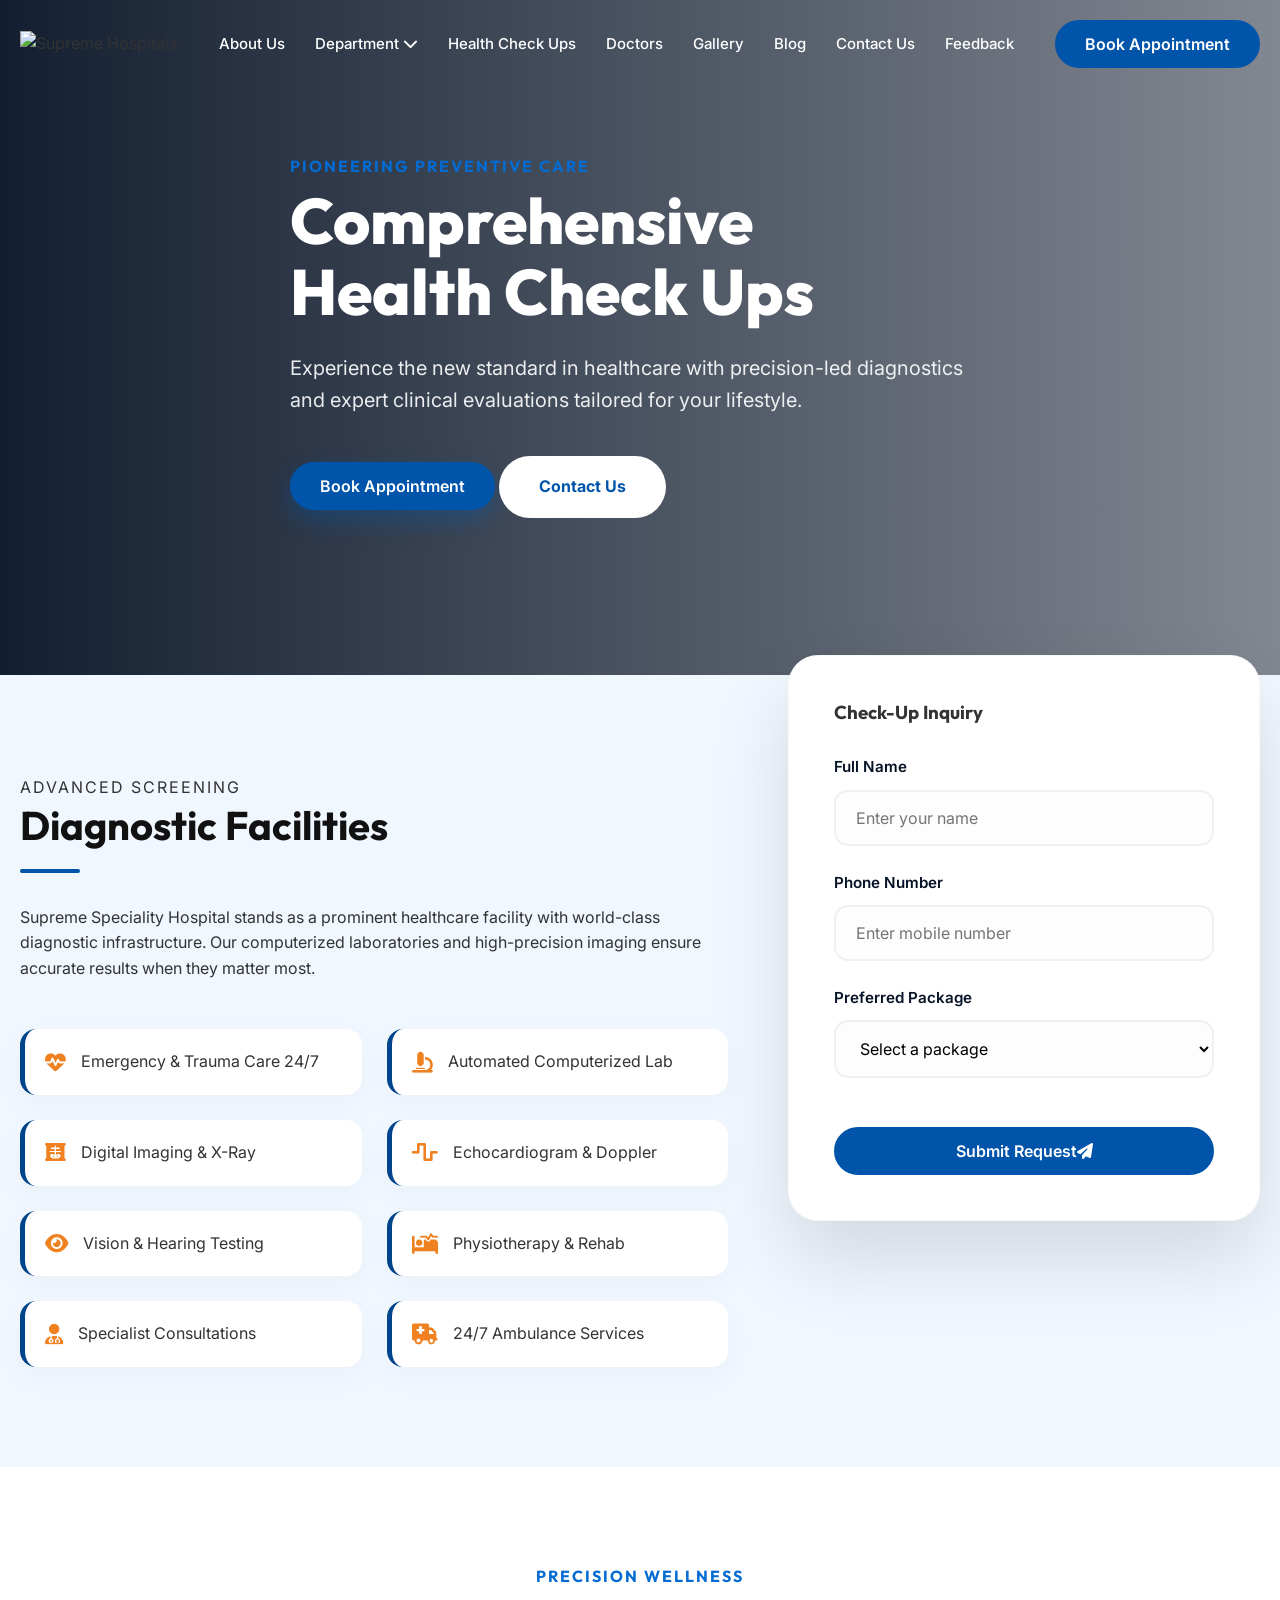
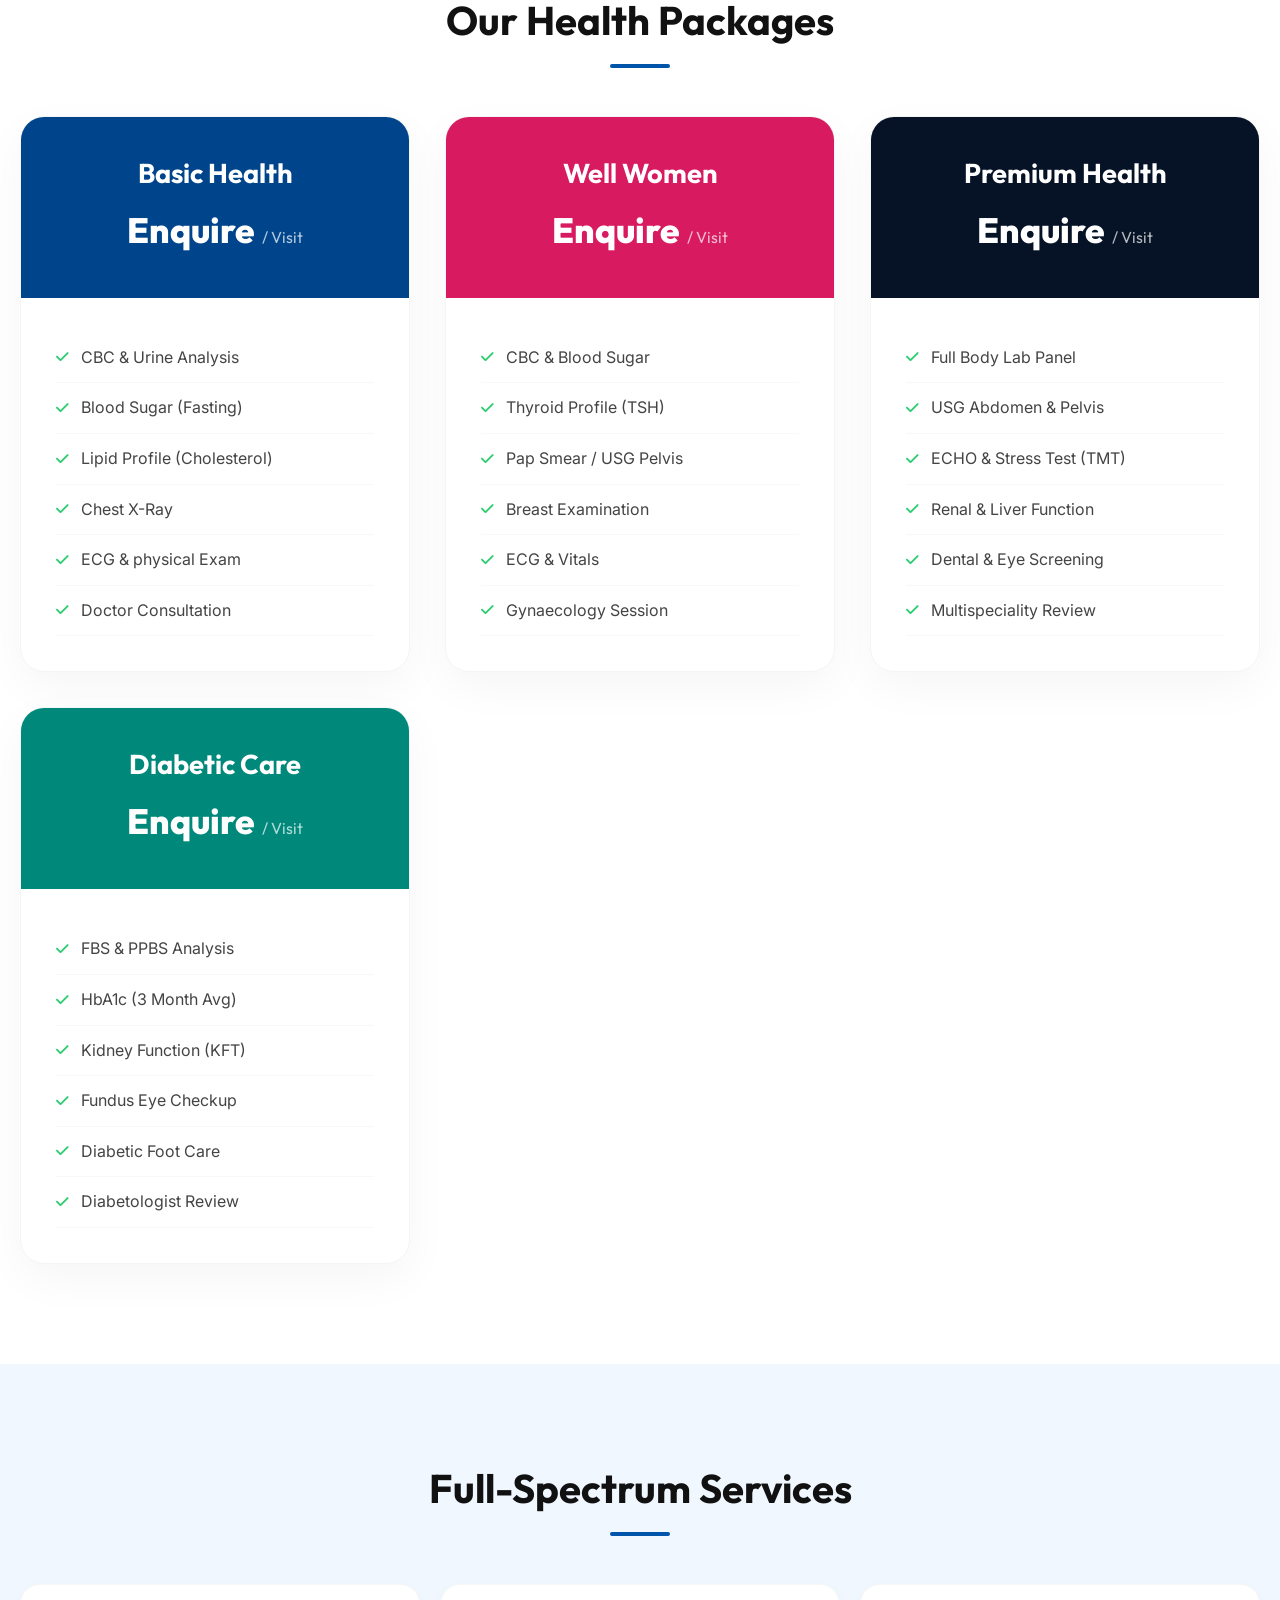
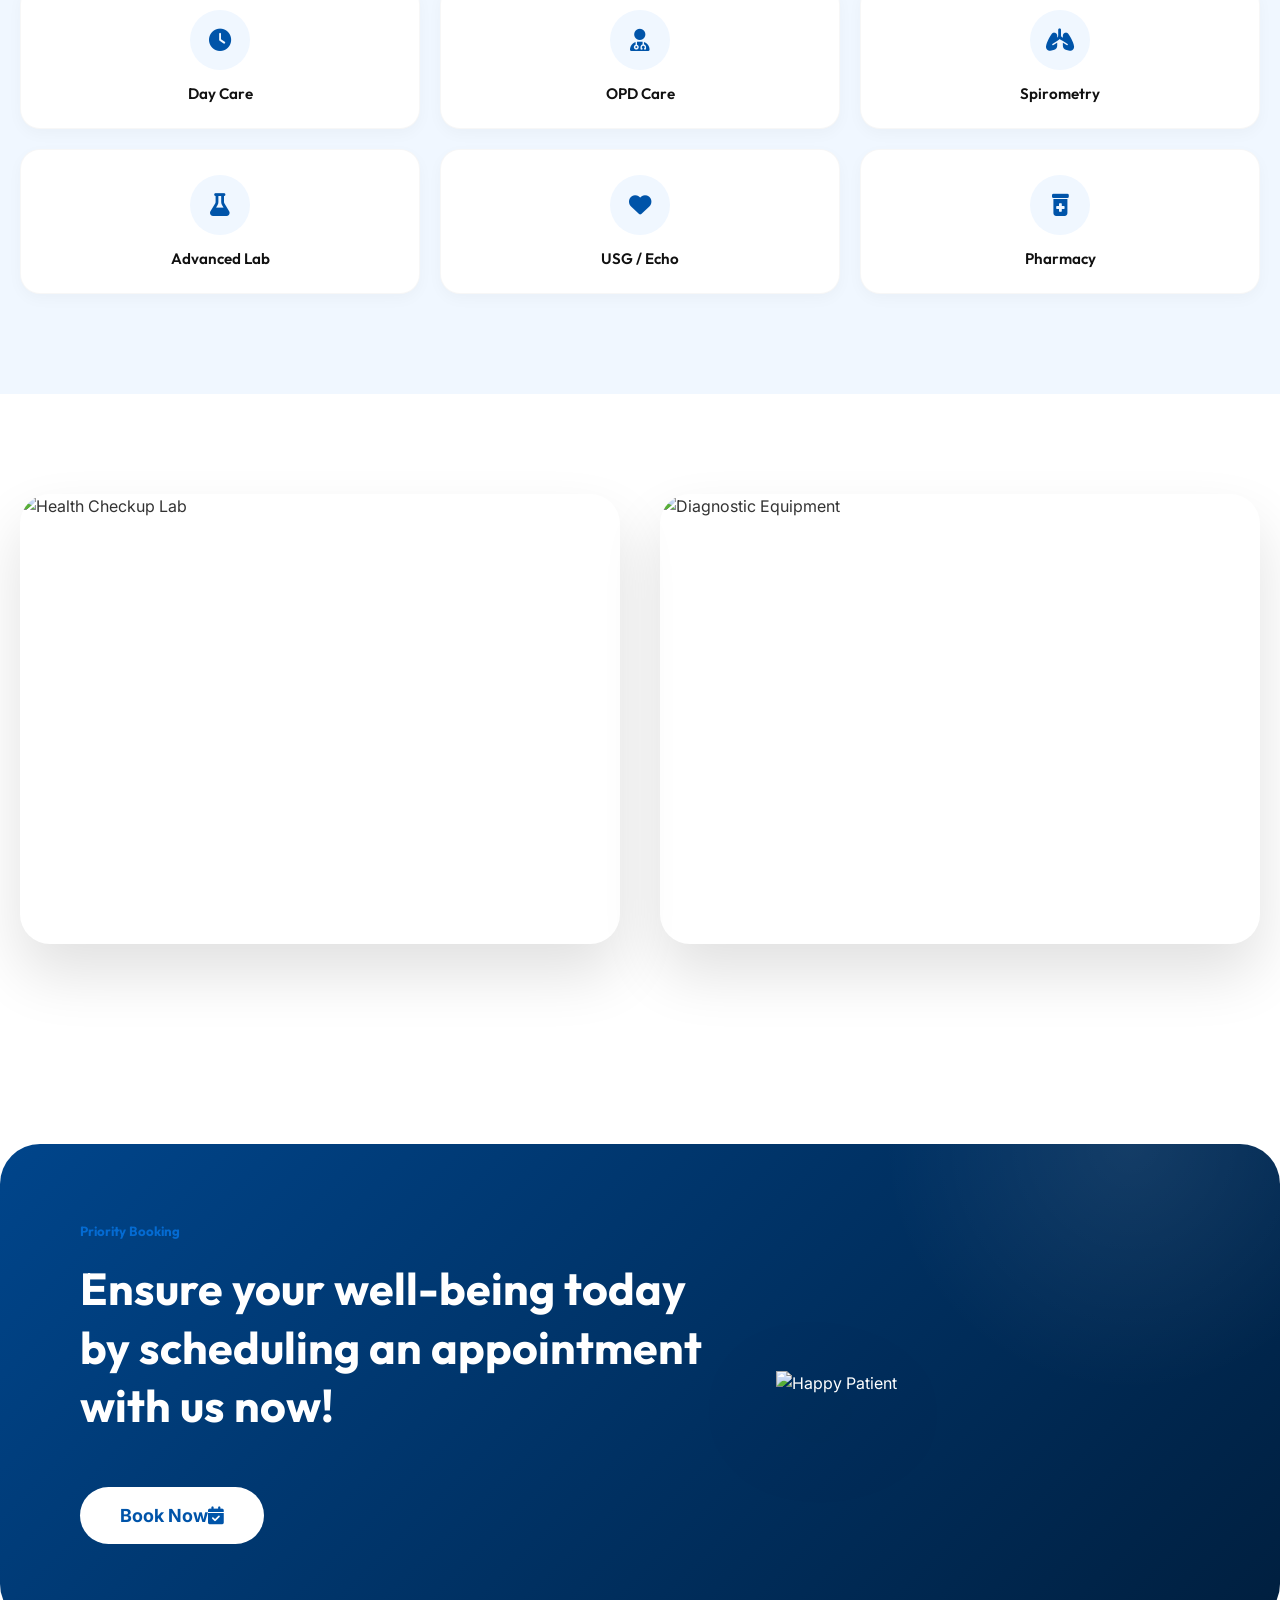
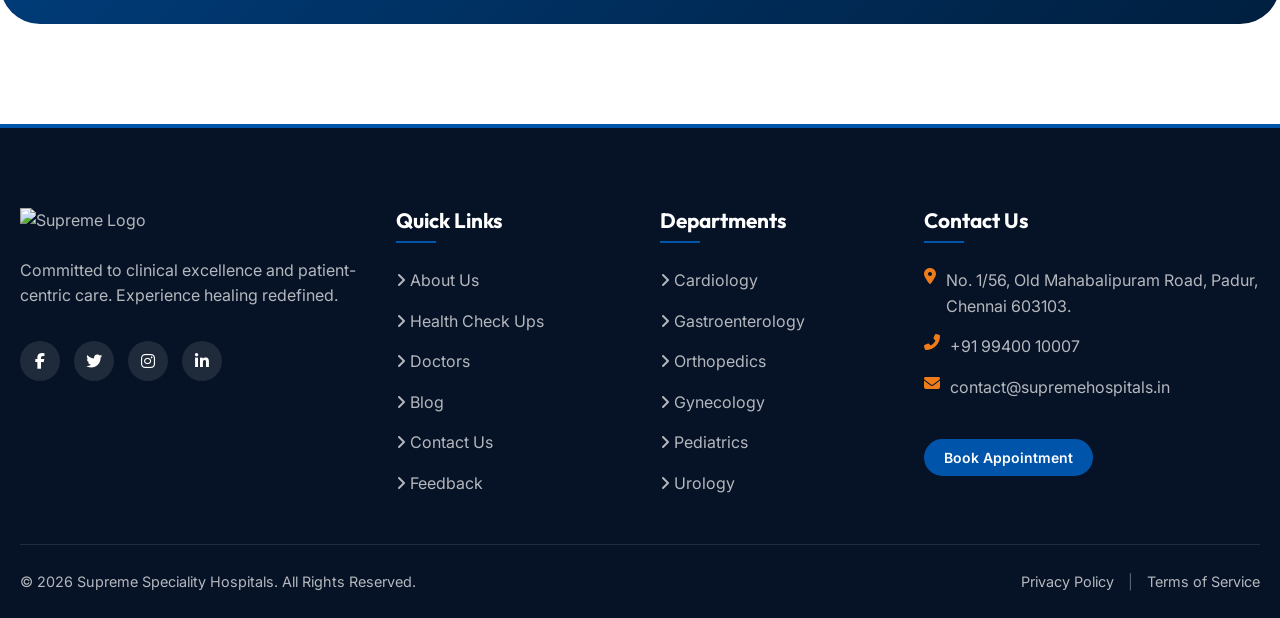
==== health-check-ups.html @ 91fa1a1b "site" ====
<!DOCTYPE html>
<html lang="en">

<head>
    <meta charset="UTF-8">
    <meta name="viewport" content="width=device-width, initial-scale=1.0">
    <title>Premium Health Check-Ups | Supreme Speciality Hospital</title>
    <meta name="description"
        content="Prioritize your health with Supreme Speciality Hospital's premium health check-up packages. Advanced diagnostics for a healthier tomorrow.">

    <!-- Google Fonts -->
    <link rel="preconnect" href="https://fonts.googleapis.com">
    <link rel="preconnect" href="https://fonts.gstatic.com" crossorigin>
    <link
        href="https://fonts.googleapis.com/css2?family=Inter:wght@400;500;600;700&family=Outfit:wght@600;700;800&display=swap"
        rel="stylesheet">

    <!-- Icons -->
    <link rel="stylesheet" href="https://cdnjs.cloudflare.com/ajax/libs/font-awesome/6.6.0/css/all.min.css">

    <!-- Shared Styles -->
    <link rel="stylesheet" href="style.css">
    <link rel="stylesheet" href="header.css">
    <link rel="stylesheet" href="footer.css">
</head>

<body class="hc-page">

    <div id="header-placeholder"></div>

    <main>
        <!-- SECTION 1: PREMIUM HERO -->
        <section class="hc-hero-premium">
            <div class="container">
                <div class="hc-hero-content fade-up active">

                    <h5 class="subtitle text-accent mb-2">Pioneering Preventive Care</h5>
                    <h1 class="reveal-text">Comprehensive <br>Health Check Ups</h1>
                    <p>Experience the new standard in healthcare with precision-led diagnostics and expert clinical
                        evaluations tailored for your lifestyle.</p>
                    <div class="hero-actions stagger-1">
                        <button class="btn btn-primary btn-glow" onclick="openModal()">Book Appointment</button>
                        <a href="#form" class="btn btn-white ml-3">Contact Us</a>
                    </div>
                </div>
            </div>
            <div class="hero-shape-decorator"></div>
        </section>

        <!-- SECTION 2: DIAGNOSTICS & FORM -->
        <section id="form" class="section-padding bg-soft-blue">
            <div class="container">
                <div class="facilities-split">
                    <div class="fade-up">
                        <div class="section-title">
                            <span class="subtitle text-primary">Advanced Screening</span>
                            <h2>Diagnostic Facilities</h2>
                            <div class="title-line"></div>
                        </div>
                        <p class="mt-4 text-muted leading-relaxed">
                            Supreme Speciality Hospital stands as a prominent healthcare facility with world-class
                            diagnostic infrastructure. Our computerized laboratories and high-precision imaging ensure
                            accurate results when they matter most.
                        </p>

                        <div class="facility-list-premium mt-5">
                            <div class="facility-item fade-up">
                                <i class="fas fa-heartbeat"></i>
                                <span>Emergency & Trauma Care 24/7</span>
                            </div>
                            <div class="facility-item fade-up stagger-1">
                                <i class="fas fa-microscope"></i>
                                <span>Automated Computerized Lab</span>
                            </div>
                            <div class="facility-item fade-up stagger-2">
                                <i class="fas fa-x-ray"></i>
                                <span>Digital Imaging & X-Ray</span>
                            </div>
                            <div class="facility-item fade-up stagger-3">
                                <i class="fas fa-wave-square"></i>
                                <span>Echocardiogram & Doppler</span>
                            </div>
                            <div class="facility-item fade-up">
                                <i class="fas fa-eye"></i>
                                <span>Vision & Hearing Testing</span>
                            </div>
                            <div class="facility-item fade-up stagger-1">
                                <i class="fas fa-bed-pulse"></i>
                                <span>Physiotherapy & Rehab</span>
                            </div>
                            <div class="facility-item fade-up stagger-2">
                                <i class="fas fa-user-md"></i>
                                <span>Specialist Consultations</span>
                            </div>
                            <div class="facility-item fade-up stagger-3">
                                <i class="fas fa-ambulance"></i>
                                <span>24/7 Ambulance Services</span>
                            </div>
                        </div>
                    </div>

                    <div class="fade-up stagger-2">
                        <div class="enquiry-card-premium">
                            <h3 class="mb-4">Check-Up Inquiry</h3>
                            <form id="hc-lead-form">
                                <div class="hc-form-group">
                                    <label>Full Name</label>
                                    <input type="text" class="hc-form-control" placeholder="Enter your name" required>
                                </div>
                                <div class="hc-form-group">
                                    <label>Phone Number</label>
                                    <input type="tel" class="hc-form-control" placeholder="Enter mobile number"
                                        required>
                                </div>
                                <div class="hc-form-group">
                                    <label>Preferred Package</label>
                                    <select class="hc-form-control" required>
                                        <option value="" disabled selected>Select a package</option>
                                        <option value="basic">Basic Health Package</option>
                                        <option value="women">Well Women Package</option>
                                        <option value="premium">Premium Health Package</option>
                                        <option value="diabetic">Diabetic Care Package</option>
                                    </select>
                                </div>
                                <button type="submit" class="btn btn-primary full-width mt-3 py-3">Submit Request <i
                                        class="fas fa-paper-plane ml-2"></i></button>
                            </form>
                        </div>
                    </div>
                </div>
            </div>
        </section>

        <!-- SECTION 3: PACKAGE GRID -->
        <section id="packages" class="section-padding">
            <div class="container">
                <div class="section-title text-center fade-up">
                    <h5 class="subtitle text-accent">Precision Wellness</h5>
                    <h2>Our Health Packages</h2>
                    <div class="title-line mx-auto"></div>
                </div>

                <div class="package-card-grid mt-5">
                    <!-- Basic Package -->
                    <div class="package-card fade-up">
                        <div class="package-header">
                            <h3>Basic Health</h3>
                            <div class="package-price">Enquire <span>/ Visit</span></div>
                        </div>
                        <div class="package-body">
                            <ul class="package-list">
                                <li><i class="fas fa-check"></i> CBC & Urine Analysis</li>
                                <li><i class="fas fa-check"></i> Blood Sugar (Fasting)</li>
                                <li><i class="fas fa-check"></i> Lipid Profile (Cholesterol)</li>
                                <li><i class="fas fa-check"></i> Chest X-Ray</li>
                                <li><i class="fas fa-check"></i> ECG & physical Exam</li>
                                <li><i class="fas fa-check"></i> Doctor Consultation</li>
                            </ul>
                        </div>
                    </div>

                    <!-- Women's Package -->
                    <div class="package-card fade-up stagger-1">
                        <div class="package-header women">
                            <h3>Well Women</h3>
                            <div class="package-price">Enquire <span>/ Visit</span></div>
                        </div>
                        <div class="package-body">
                            <ul class="package-list">
                                <li><i class="fas fa-check"></i> CBC & Blood Sugar</li>
                                <li><i class="fas fa-check"></i> Thyroid Profile (TSH)</li>
                                <li><i class="fas fa-check"></i> Pap Smear / USG Pelvis</li>
                                <li><i class="fas fa-check"></i> Breast Examination</li>
                                <li><i class="fas fa-check"></i> ECG & Vitals</li>
                                <li><i class="fas fa-check"></i> Gynaecology Session</li>
                            </ul>
                        </div>
                    </div>

                    <!-- Premium Package -->
                    <div class="package-card fade-up stagger-2">
                        <div class="package-header premium">
                            <h3>Premium Health</h3>
                            <div class="package-price">Enquire <span>/ Visit</span></div>
                        </div>
                        <div class="package-body">
                            <ul class="package-list">
                                <li><i class="fas fa-check"></i> Full Body Lab Panel</li>
                                <li><i class="fas fa-check"></i> USG Abdomen & Pelvis</li>
                                <li><i class="fas fa-check"></i> ECHO & Stress Test (TMT)</li>
                                <li><i class="fas fa-check"></i> Renal & Liver Function</li>
                                <li><i class="fas fa-check"></i> Dental & Eye Screening</li>
                                <li><i class="fas fa-check"></i> Multispeciality Review</li>
                            </ul>
                        </div>
                    </div>

                    <!-- Diabetic Package -->
                    <div class="package-card fade-up stagger-3">
                        <div class="package-header diabetic">
                            <h3>Diabetic Care</h3>
                            <div class="package-price">Enquire <span>/ Visit</span></div>
                        </div>
                        <div class="package-body">
                            <ul class="package-list">
                                <li><i class="fas fa-check"></i> FBS & PPBS Analysis</li>
                                <li><i class="fas fa-check"></i> HbA1c (3 Month Avg)</li>
                                <li><i class="fas fa-check"></i> Kidney Function (KFT)</li>
                                <li><i class="fas fa-check"></i> Fundus Eye Checkup</li>
                                <li><i class="fas fa-check"></i> Diabetic Foot Care</li>
                                <li><i class="fas fa-check"></i> Diabetologist Review</li>
                            </ul>
                        </div>
                    </div>
                </div>
            </div>
        </section>

        <!-- SECTION 4: SERVICE ICON SECTION -->
        <section class="section-padding bg-soft-blue">
            <div class="container">
                <div class="section-title text-center fade-up">
                    <h2>Full-Spectrum Services</h2>
                    <div class="title-line mx-auto"></div>
                </div>
                <div class="service-icon-grid mt-5">
                    <div class="service-icon-card fade-up stagger-1">
                        <div class="icon-box-circle"><i class="fas fa-clock"></i></div>
                        <h5>Day Care</h5>
                    </div>
                    <div class="service-icon-card fade-up stagger-2">
                        <div class="icon-box-circle"><i class="fas fa-user-doctor"></i></div>
                        <h5>OPD Care</h5>
                    </div>
                    <div class="service-icon-card fade-up stagger-3">
                        <div class="icon-box-circle"><i class="fas fa-lungs"></i></div>
                        <h5>Spirometry</h5>
                    </div>
                    <div class="service-icon-card fade-up stagger-4">
                        <div class="icon-box-circle"><i class="fas fa-flask"></i></div>
                        <h5>Advanced Lab</h5>
                    </div>
                    <div class="service-icon-card fade-up stagger-1">
                        <div class="icon-box-circle"><i class="fas fa-heart"></i></div>
                        <h5>USG / Echo</h5>
                    </div>
                    <div class="service-icon-card fade-up stagger-2">
                        <div class="icon-box-circle"><i class="fas fa-prescription-bottle-medical"></i></div>
                        <h5>Pharmacy</h5>
                    </div>
                </div>
            </div>
        </section>

        <!-- SECTION 5: IMAGE SHOWCASE -->
        <section class="section-padding">
            <div class="container">
                <div class="hc-image-grid">
                    <div class="hc-img-item fade-up">
                        <img src="https://supremehospitals.in/wp-content/uploads/2023/09/HealthCheckup1-scaled.jpg"
                            alt="Health Checkup Lab">
                    </div>
                    <div class="hc-img-item fade-up stagger-2">
                        <img src="https://supremehospitals.in/wp-content/uploads/2023/09/HealthCheckup2-scaled.jpg"
                            alt="Diagnostic Equipment">
                    </div>
                </div>
            </div>
        </section>

        <!-- SECTION 6: WELL-BEING CTA -->
        <section class="section-padding container">
            <div class="hc-cta-premium fade-up">
                <div class="cta-decoration"></div>
                <div class="hc-cta-text">
                    <h5 class="text-accent mb-2">Priority Booking</h5>
                    <h2>Ensure your well-being today by scheduling an appointment with us now!</h2>
                    <button class="btn btn-white btn-lg mt-4" onclick="openModal()">Book Now <i
                            class="fas fa-calendar-check ml-2"></i></button>
                </div>
                <div class="hc-cta-img d-none d-lg-block">
                    <img src="https://supremehospitals.in/wp-content/uploads/2023/10/CANVax-Homepage-image.png"
                        alt="Happy Patient">
                </div>
            </div>
        </section>
    </main>

    <div id="footer-placeholder"></div>

    <!-- Scripts -->
    <script src="layout.js"></script>
    <script src="script.js"></script>
</body>

</html>
---- style.css ----
/* 
===============================================
MASTER STYLESHEET
Theme: Supreme Speciality Hospitals Premium
===============================================
*/

:root {
    --primary-blue: #0054A9;
    --secondary-blue: #046BD2;
    --orange: #EE7C1B;
    --orange-red: #EF4924;
    --dark-black: #111111;
    --medical-red: #CD201F;
    --pink-accent: #FF005E;
    --bright-blue: #467FF7;
    --white: #FFFFFF;
    --soft-light: #F8FBFF;
    --text-color: #333333;
    --text-light: #666666;
    --gradient-blue: linear-gradient(135deg, var(--primary-blue), var(--secondary-blue));
    --gradient-orange: linear-gradient(135deg, var(--orange), var(--orange-red));
    --gradient-pink: linear-gradient(135deg, var(--pink-accent), #FF3366);
    --gradient-cyan: linear-gradient(135deg, var(--bright-blue), #00C6FF);
}

/* Base Reset */
* {
    margin: 0;
    padding: 0;
    box-sizing: border-box;
}

html {
    scroll-behavior: smooth;
    overflow-x: hidden;
}

body {
    font-family: 'Inter', sans-serif;
    color: var(--text-color);
    line-height: 1.6;
    background-color: var(--white);
    overflow-x: hidden;
}

h1,
h2,
h3,
h4,
h5,
h6 {
    font-family: 'Outfit', sans-serif;
    font-weight: 700;
    line-height: 1.2;
    margin-bottom: 0.5rem;
}

a {
    text-decoration: none;
    color: inherit;
    transition: 0.3s;
}

ul {
    list-style: none;
}

button {
    cursor: pointer;
    border: none;
    outline: none;
    background: transparent;
    font-family: 'Inter', sans-serif;
}

/* Utility Classes */
.container {
    max-width: 1280px;
    margin: 0 auto;
    padding: 0 20px;
    position: relative;
}

.section-padding {
    padding: 100px 0;
}

.bg-soft {
    background-color: var(--soft-light);
}

.bg-dark {
    background-color: var(--dark-black);
}

.text-center {
    text-align: center;
}

.mt-2 {
    margin-top: 1rem;
}

.mt-3 {
    margin-top: 1.5rem;
}

.mt-4 {
    margin-top: 2rem;
}

.mt-5 {
    margin-top: 3rem;
}

.mb-2 {
    margin-bottom: 1rem;
}

.mb-3 {
    margin-bottom: 1.5rem;
}

.mb-4 {
    margin-bottom: 2rem;
}

.mx-auto {
    margin-left: auto;
    margin-right: auto;
}

.d-flex {
    display: flex;
}

.justify-between {
    justify-content: space-between;
}

.align-center {
    align-items: center;
}

.flex-align {
    display: flex;
    align-items: center;
    gap: 1rem;
}

/* Colors Utility */
.text-blue {
    color: var(--primary-blue);
}

.text-orange {
    color: var(--orange);
}

.text-red {
    color: var(--medical-red);
}

.text-pink {
    color: var(--pink-accent);
}

.text-cyan {
    color: var(--bright-blue);
}

.text-accent {
    color: var(--secondary-blue);
}

.text-white {
    color: var(--white);
}

.bg-gradient-blue {
    background: var(--gradient-blue);
    color: #fff;
}

.bg-gradient-orange {
    background: var(--gradient-orange);
    color: #fff;
}

.bg-gradient-pink {
    background: var(--gradient-pink);
    color: #fff;
}

.bg-gradient-cyan {
    background: var(--gradient-cyan);
    color: #fff;
}

.bg-gradient-blue-dark {
    background: linear-gradient(135deg, #0A192F, var(--primary-blue));
    color: #fff;
}

/* Buttons */
.btn {
    display: inline-flex;
    align-items: center;
    justify-content: center;
    padding: 12px 28px;
    border-radius: 50px;
    font-weight: 600;
    transition: all 0.4s ease;
    font-size: 1rem;
    position: relative;
    overflow: hidden;
    z-index: 1;
}

.btn-primary {
    background: var(--primary-blue);
    color: var(--white);
    border: 2px solid var(--primary-blue);
}

.btn-primary:hover {
    background: transparent;
    color: var(--primary-blue);
}

.btn-glow {
    box-shadow: 0 10px 25px rgba(0, 84, 169, 0.4);
}

.btn-glow:hover {
    box-shadow: 0 15px 35px rgba(0, 84, 169, 0.6);
    transform: translateY(-2px);
}

.btn-glow-white {
    box-shadow: 0 10px 25px rgba(255, 255, 255, 0.4);
}

.btn-glass {
    background: rgba(255, 255, 255, 0.1);
    backdrop-filter: blur(10px);
    border: 1px solid rgba(255, 255, 255, 0.5);
    color: var(--white);
}

.btn-glass:hover {
    background: var(--white);
    color: var(--primary-blue);
}

.btn-white {
    background: var(--white);
    color: var(--medical-red);
}

.btn-white:hover {
    background: var(--dark-black);
    color: var(--white);
}

.btn-sm {
    padding: 8px 18px;
    font-size: 0.875rem;
}

.btn-lg {
    padding: 15px 40px;
    font-size: 1.125rem;
}

.btn-outline-white {
    border: 1px solid #fff;
    color: #fff;
}

.btn-outline-white:hover {
    background: #fff;
    color: var(--primary-blue);
}

.full-width {
    width: 100%;
}

/* Glassmorphism */
.glass-card {
    background: rgba(255, 255, 255, 0.7);
    backdrop-filter: blur(15px);
    -webkit-backdrop-filter: blur(15px);
    border: 1px solid rgba(255, 255, 255, 0.3);
    border-radius: 16px;
}

.dark-shadow {
    box-shadow: 0 15px 35px rgba(0, 0, 0, 0.05);
}

/* Section Title */
.subtitle {
    font-size: 1rem;
    text-transform: uppercase;
    letter-spacing: 2px;
    margin-bottom: 10px;
}

.section-title h2 {
    font-size: 2.5rem;
    color: var(--dark-black);
    margin-bottom: 20px;
}

.section-title.light-title h2 {
    color: var(--white);
}

.title-line {
    height: 4px;
    width: 60px;
    background: var(--primary-blue);
    border-radius: 2px;
    margin-top: 10px;
}

.section-desc {
    font-size: 1.1rem;
    color: var(--text-light);
    max-width: 700px;
}


/* Header CSS moved to layout/header.css */


/* ================= HERO SECTION ================= */
.hero-section {
    position: relative;
    height: 100vh;
    min-height: 600px;
    display: flex;
    align-items: center;
    color: var(--white);
    overflow: hidden;
    background-color: #08102B;
    /* Dark background to complement the floating video */
}

.hero-video-wrapper {
    position: absolute;
    top: 110px;
    /* Increased top spacing to give the video more breathing room from the header */
    left: 25px;
    right: 25px;
    bottom: 25px;
    border-radius: 30px;
    overflow: hidden;
    z-index: 1;
    box-shadow: 0 20px 50px rgba(0, 0, 0, 0.3);
}

.hero-video {
    width: 100%;
    height: 100%;
    object-fit: cover;
    object-position: center 15%;
}

.hero-overlay {
    position: absolute;
    inset: 0;
    background: linear-gradient(90deg, rgba(8, 16, 43, 0.8) 0%, rgba(8, 16, 43, 0.4) 50%, rgba(8, 16, 43, 0.2) 100%);
    z-index: 2;
}

.hero-content {
    width: 100%;
    position: relative;
    z-index: 2;
    padding-top: 80px;
}

.hero-content h1 {
    font-size: 4.5rem;
    font-weight: 800;
    margin-bottom: 20px;
    line-height: 1.1;
}

.gradient-text {
    background: linear-gradient(to right, #467FF7, #00C6FF);
    -webkit-background-clip: text;
    background-clip: text;
    -webkit-text-fill-color: transparent;
}

.hero-subtext {
    font-size: 1.25rem;
    max-width: 600px;
    margin-bottom: 40px;
    opacity: 0.9;
}

.hero-buttons {
    display: flex;
    gap: 20px;
}

.hero-badges {
    position: absolute;
    bottom: 50px;
    right: 50px;
    display: flex;
    flex-direction: column;
    gap: 15px;
    z-index: 5;
}

.badge-item {
    display: flex;
    align-items: center;
    gap: 15px;
    padding: 15px 25px;
    background: rgba(255, 255, 255, 0.1);
    border: 1px solid rgba(255, 255, 255, 0.2);
    border-radius: 12px;
    font-weight: 600;
    backdrop-filter: blur(10px);
}

.badge-item i {
    font-size: 1.5rem;
}

.scroll-indicator {
    position: absolute;
    bottom: 30px;
    left: 50%;
    transform: translateX(-50%);
    z-index: 5;
}

.mouse {
    width: 30px;
    height: 50px;
    border: 2px solid var(--white);
    border-radius: 20px;
    display: flex;
    justify-content: center;
    padding-top: 8px;
}

.wheel {
    width: 4px;
    height: 8px;
    background: var(--white);
    border-radius: 2px;
    animation: scroll 1.5s infinite;
}

@keyframes scroll {
    0% {
        transform: translateY(0);
        opacity: 1;
    }

    100% {
        transform: translateY(15px);
        opacity: 0;
    }
}


/* ================= HERO SHOWCASE ================= */
.hero-showcase {
    background: var(--white);
    padding: 60px 0;
}

.showcase-grid {
    display: grid;
    grid-template-columns: repeat(2, 1fr);
    gap: 30px;
}

@media (max-width: 768px) {
    .showcase-grid {
        grid-template-columns: 1fr;
    }
}

.img-fluid {
    width: 100%;
    height: auto;
    display: block;
}

.rounded-20 {
    border-radius: 20px;
}

/* ================= EXPERTISE (FLIP CARDS) ================= */
.flip-grid {
    display: grid;
    grid-template-columns: repeat(auto-fit, minmax(280px, 1fr));
    gap: 30px;
}

.flip-card {
    background-color: transparent;
    height: 320px;
    perspective: 1000px;
}

.flip-card-inner {
    position: relative;
    width: 100%;
    height: 100%;
    text-align: center;
    transition: transform 0.8s cubic-bezier(0.175, 0.885, 0.32, 1.275);
    transform-style: preserve-3d;
    border-radius: 20px;
    box-shadow: 0 10px 20px rgba(0, 0, 0, 0.05);
}

.flip-card:hover .flip-card-inner {
    transform: rotateY(180deg) translateY(-10px);
    box-shadow: 0 25px 40px rgba(0, 0, 0, 0.15);
}

.flip-card-front,
.flip-card-back {
    position: absolute;
    width: 100%;
    height: 100%;
    -webkit-backface-visibility: hidden;
    backface-visibility: hidden;
    border-radius: 20px;
    display: flex;
    flex-direction: column;
    align-items: center;
    justify-content: center;
    padding: 30px;
}

.flip-card-front {
    z-index: 2;
}

.flip-card-front i {
    margin-bottom: 20px;
    filter: drop-shadow(0 5px 15px rgba(0, 0, 0, 0.2));
}

.flip-card-back {
    transform: rotateY(180deg);
    background-size: cover;
    background-position: center;
    position: relative;
    overflow: hidden;
}

.back-overlay {
    position: absolute;
    inset: 0;
    background: rgba(17, 17, 17, 0.8);
    transition: 0.3s;
}

.back-content {
    position: relative;
    z-index: 2;
    color: var(--white);
}

.back-content h3 {
    margin-bottom: 10px;
}

.back-content p {
    font-size: 0.9rem;
    margin-bottom: 20px;
    opacity: 0.9;
}


/* ================= DOCTORS GRID & CAROUSEL ================= */
.doctors-grid {
    display: grid;
    grid-template-columns: repeat(3, 1fr);
    gap: 30px;
}

@media (max-width: 1024px) {
    .doctors-grid {
        grid-template-columns: repeat(2, 1fr);
    }
}

@media (max-width: 768px) {
    .doctors-grid {
        grid-template-columns: 1fr;
    }
}

.swiper-doctors .swiper-slide {
    height: auto;
    display: flex;
}

.doctor-card {
    background: var(--white);
    border-radius: 20px;
    padding: 0;
    /* Changed to 0 to manage internal padding via doc-info */
    box-shadow: 0 10px 30px rgba(0, 0, 0, 0.05);
    border: 1px solid rgba(0, 0, 0, 0.05);
    border-bottom: 4px solid var(--primary-blue);
    transition: all 0.4s ease;
    cursor: pointer;
    text-align: center;
    width: 100%;
    display: flex;
    flex-direction: column;
}

.doctor-card:hover {
    transform: translateY(-8px);
    box-shadow: 0 20px 40px rgba(0, 0, 0, 0.1);
    border-bottom-color: var(--orange);
}

.doc-info {
    padding: 30px 25px;
    display: flex;
    flex-direction: column;
    flex: 1;
    text-align: left;
}

.doctor-card h4 {
    font-size: 1.25rem;
    color: var(--dark-black);
    margin-bottom: 8px;
    font-family: 'Outfit', sans-serif;
}

.doctor-card .doc-spec {
    font-weight: 600;
    font-size: 0.95rem;
    text-transform: uppercase;
    letter-spacing: 1px;
    display: inline-block;
    padding: 6px 12px;
    background: rgba(0, 84, 169, 0.05);
    border-radius: 50px;
    color: var(--primary-blue);
    margin-bottom: 15px;
    align-self: flex-start;
}

.doctor-card p {
    font-size: 0.9rem;
    color: var(--text-light);
    line-height: 1.5;
    margin-bottom: 20px;
}

.doctor-card .btn {
    margin-top: auto;
}

.swiper-doctors .swiper-wrapper {
    transition-timing-function: linear !important;
}



/* ================= SERVICES HIGHLIGHT ================= */
.services-highlight {
    position: relative;
    overflow: hidden;
}

.background-curves {
    position: absolute;
    top: 0;
    left: 0;
    width: 100%;
    height: 100%;
    background: radial-gradient(circle at 10% 20%, rgba(4, 107, 210, 0.1) 0%, transparent 40%),
        radial-gradient(circle at 90% 80%, rgba(238, 124, 27, 0.1) 0%, transparent 40%);
    z-index: 1;
}

.services-grid {
    display: grid;
    grid-template-columns: repeat(3, 1fr);
    gap: 30px;
}

.service-glow-card {
    background: rgba(255, 255, 255, 0.03);
    border: 1px solid rgba(255, 255, 255, 0.1);
    border-radius: 20px;
    padding: 40px 30px;
    transition: all 0.4s ease;
    position: relative;
}

.service-glow-card::before {
    content: '';
    position: absolute;
    inset: 0;
    border-radius: 20px;
    padding: 2px;
    background: linear-gradient(135deg, rgba(255, 255, 255, 0.1), rgba(255, 255, 255, 0.01));
    -webkit-mask: linear-gradient(#fff 0 0) content-box, linear-gradient(#fff 0 0);
    mask: linear-gradient(#fff 0 0) content-box, linear-gradient(#fff 0 0);
    -webkit-mask-composite: xor;
    mask-composite: exclude;
    mask-composite: exclude;
    transition: 0.4s;
}

.service-glow-card:hover {
    transform: translateY(-10px);
    background: rgba(255, 255, 255, 0.05);
}

.service-glow-card:hover::before {
    background: linear-gradient(135deg, var(--bright-blue), transparent);
}

.highlight-card:hover::before {
    background: linear-gradient(135deg, var(--medical-red), transparent);
}

.uniform-icon {
    width: 80px;
    height: 80px;
    border-radius: 50%;
    background: linear-gradient(135deg, var(--primary-blue), var(--secondary-blue));
    color: var(--white);
    display: flex;
    align-items: center;
    justify-content: center;
    margin-bottom: 25px;
    box-shadow: 0 10px 20px rgba(0, 84, 169, 0.3);
    transition: all 0.4s ease;
}

.service-glow-card:hover .uniform-icon {
    transform: scale(1.1) rotate(5deg);
    box-shadow: 0 15px 30px rgba(0, 84, 169, 0.5);
}

.card-content h3 {
    font-size: 1.5rem;
    margin-bottom: 15px;
}

.card-content p {
    color: #A0AABF;
    margin-bottom: 20px;
}

.link-arrow {
    display: inline-flex;
    align-items: center;
    gap: 8px;
    font-weight: 600;
    text-transform: uppercase;
    font-size: 0.85rem;
    letter-spacing: 1px;
}

.link-arrow i {
    transition: 0.3s;
}

.link-arrow:hover i {
    transform: translateX(5px);
}


/* ================= ELEVATING HEALING SPLIT ================= */
.split-layout {
    display: grid;
    grid-template-columns: 1fr 1fr;
    gap: 60px;
    align-items: center;
}

.img-wrapper {
    position: relative;
    border-radius: 20px;
    overflow: hidden;
}

.img-wrapper img {
    width: 100%;
    border-radius: 20px;
    display: block;
}

.dec-border::after {
    content: '';
    position: absolute;
    top: -15px;
    left: -15px;
    width: 100%;
    height: 100%;
    border: 3px solid var(--primary-blue);
    border-radius: 20px;
    z-index: -1;
}

.experience-badge {
    position: absolute;
    bottom: 30px;
    right: -30px;
    background: var(--white);
    padding: 20px 30px;
    border-radius: 16px;
    box-shadow: 0 20px 40px rgba(0, 0, 0, 0.1);
    text-align: center;
    border-left: 5px solid var(--orange);
}

.experience-badge h3 {
    font-size: 2.5rem;
    color: var(--primary-blue);
    margin: 0;
}

.experience-badge span {
    font-weight: 600;
    color: var(--text-light);
}

.feature-list li {
    display: flex;
    gap: 15px;
    align-items: center;
    font-size: 1.1rem;
    margin-bottom: 15px;
    font-weight: 500;
}

.feature-list i {
    font-size: 1.2rem;
}

.emergency-highlight-box {
    display: flex;
    align-items: center;
    gap: 20px;
    padding: 20px;
    border-radius: 12px;
    background: rgba(205, 32, 31, 0.05);
    border: 1px solid rgba(205, 32, 31, 0.2);
}

.emergency-highlight-box .icon {
    width: 60px;
    height: 60px;
    border-radius: 50%;
    background: var(--medical-red);
    color: white;
    display: flex;
    justify-content: center;
    align-items: center;
    font-size: 1.5rem;
}


/* ================= WELLNESS PROGRAMS (MODERN GRID) ================= */
.wellness-section {
    position: relative;
    padding: 120px 0;
    background: var(--soft-light);
}

.wellness-grid {
    display: grid;
    grid-template-columns: repeat(auto-fit, minmax(280px, 1fr));
    gap: 30px;
}

.wellness-card {
    background: var(--white);
    padding: 45px 35px;
    border-radius: 24px;
    box-shadow: 0 15px 45px rgba(0, 0, 0, 0.05);
    position: relative;
    overflow: hidden;
    transition: all 0.5s cubic-bezier(0.165, 0.84, 0.44, 1);
    z-index: 1;
    border: 1px solid rgba(0, 0, 0, 0.03);
}

.wellness-card::before {
    content: '';
    position: absolute;
    inset: 0;
    background: rgba(255, 255, 255, 0.7);
    backdrop-filter: blur(10px);
    -webkit-backdrop-filter: blur(10px);
    z-index: -1;
    opacity: 0;
    transition: opacity 0.4s;
}

.wellness-card:hover {
    transform: translateY(-15px);
    box-shadow: 0 30px 60px rgba(0, 0, 0, 0.1);
}

.wellness-card:hover::before {
    opacity: 1;
}

.card-bg-icon {
    position: absolute;
    top: -20px;
    right: -20px;
    font-size: 8rem;
    opacity: 0.03;
    transform: rotate(-15deg);
    transition: all 0.6s ease;
    z-index: -2;
    color: var(--dark-black);
}

.wellness-card:hover .card-bg-icon {
    transform: rotate(0) scale(1.1);
    opacity: 0.06;
}

.card-icon-box {
    width: 70px;
    height: 70px;
    border-radius: 18px;
    display: flex;
    align-items: center;
    justify-content: center;
    font-size: 1.8rem;
    margin-bottom: 25px;
    transition: all 0.4s ease;
}

.wellness-card h4 {
    font-size: 1.4rem;
    color: var(--dark-black);
    margin-bottom: 15px;
    font-family: 'Outfit', sans-serif;
}

.wellness-card p {
    font-size: 0.95rem;
    color: var(--text-light);
    line-height: 1.6;
}

.card-accent-line {
    position: absolute;
    bottom: 0;
    left: 0;
    width: 0;
    height: 4px;
    transition: width 0.4s ease;
}

.wellness-card:hover .card-accent-line {
    width: 100%;
}

/* Card Themes */
.card-blue .card-icon-box {
    background: rgba(0, 84, 169, 0.1);
    color: var(--primary-blue);
}

.card-blue .card-accent-line {
    background: var(--primary-blue);
}

.card-orange .card-icon-box {
    background: rgba(238, 124, 27, 0.1);
    color: var(--orange);
}

.card-orange .card-accent-line {
    background: var(--orange);
}

.card-green .card-icon-box {
    background: rgba(46, 213, 115, 0.1);
    color: #2ed573;
}

.card-green .card-accent-line {
    background: #2ed573;
}

.card-pink .card-icon-box {
    background: rgba(255, 0, 94, 0.1);
    color: var(--pink-accent);
}

.card-pink .card-accent-line {
    background: var(--pink-accent);
}

@media (max-width: 1200px) {
    .wellness-grid {
        grid-template-columns: repeat(2, 1fr);
    }
}

@media (max-width: 600px) {
    .wellness-grid {
        grid-template-columns: 1fr;
    }

    .wellness-card {
        padding: 35px 25px;
    }
}



/* ================= WHY CHOOSE US ================= */
.benefits-grid {
    display: grid;
    grid-template-columns: repeat(3, 1fr);
    gap: 30px;
}

.benefit-card {
    background: var(--white);
    padding: 40px 30px;
    border-radius: 16px;
    text-align: center;
    box-shadow: 0 10px 30px rgba(0, 0, 0, 0.05);
    border-bottom: 4px solid transparent;
    transition: 0.4s;
}

.benefit-card:hover {
    transform: translateY(-10px);
    border-bottom-color: var(--primary-blue);
    box-shadow: 0 15px 40px rgba(0, 0, 0, 0.1);
}

.benefit-card i {
    margin-bottom: 20px;
    transition: 0.4s;
}

.benefit-card:hover i {
    transform: scale(1.1);
}

.benefit-card h4 {
    font-size: 1.4rem;
    margin-bottom: 10px;
}


/* ================= EMERGENCY BANNER ================= */
.emergency-banner {
    background: var(--gradient-orange);
    padding: 60px 0;
    position: relative;
    overflow: hidden;
}

.emergency-banner::after {
    content: '';
    position: absolute;
    top: 0;
    right: 0;
    width: 50%;
    height: 100%;
    background: repeating-linear-gradient(45deg, transparent, transparent 20px, rgba(255, 255, 255, 0.05) 20px, rgba(255, 255, 255, 0.05) 40px);
}


/* ================= TESTIMONIALS ================= */
.testimonial-video-grid {
    display: grid;
    grid-template-columns: repeat(2, 1fr);
    gap: 40px;
}

.video-card {
    transition: 0.3s;
    background: var(--white);
}

.video-card:hover {
    transform: translateY(-10px);
}

.video-wrapper iframe {
    border-radius: 16px 16px 0 0;
}


/* ================= FAQ ACCORDION ================= */
.max-w-800 {
    max-width: 800px;
}

.accordion-item {
    background: var(--white);
    border: 1px solid #E5E7EB;
    border-radius: 12px;
    margin-bottom: 15px;
    overflow: hidden;
    transition: 0.3s;
}

.accordion-header {
    width: 100%;
    text-align: left;
    padding: 20px 25px;
    font-size: 1.1rem;
    font-weight: 600;
    font-family: 'Outfit', sans-serif;
    color: var(--dark-black);
    display: flex;
    justify-content: space-between;
    align-items: center;
}

.accordion-header i {
    transition: 0.3s;
    color: var(--primary-blue);
}

.accordion-header.active i {
    transform: rotate(45deg);
    color: var(--orange);
}

.accordion-content {
    max-height: 0;
    overflow: hidden;
    transition: max-height 0.3s ease-out;
    background: var(--soft-light);
}

.accordion-content p {
    padding: 0 25px 20px 25px;
    margin: 0;
}


/* ================= CONTACT SECTION ================= */
.contact-grid {
    display: grid;
    grid-template-columns: 1fr 1.2fr;
    gap: 50px;
}

.info-block {
    display: flex;
    gap: 20px;
    padding: 25px;
    border-radius: 12px;
    align-items: center;
}

.icon-box {
    width: 60px;
    height: 60px;
    border-radius: 50%;
    display: flex;
    justify-content: center;
    align-items: center;
    color: white;
    font-size: 1.5rem;
    flex-shrink: 0;
}

.info-block h5 {
    margin-bottom: 5px;
    font-size: 1.2rem;
}

.premium-form {
    background: var(--white);
    padding: 40px;
    border-radius: 16px;
}

.form-row {
    display: flex;
    gap: 20px;
    margin-bottom: 20px;
}

.premium-form input,
.premium-form textarea {
    width: 100%;
    padding: 15px 20px;
    border: 1px solid #E5E7EB;
    border-radius: 8px;
    font-family: inherit;
    font-size: 1rem;
    transition: 0.3s;
    background: var(--soft-light);
}

.premium-form textarea {
    margin-top: 20px;
    resize: vertical;
}

.premium-form input:focus,
.premium-form textarea:focus {
    border-color: var(--primary-blue);
    background: var(--white);
    outline: none;
    box-shadow: 0 0 0 4px rgba(0, 84, 169, 0.1);
}

.box-shadow {
    box-shadow: 0 20px 50px rgba(0, 0, 0, 0.08);
}

.border-radius {
    border-radius: 20px;
}


/* FOOTER CSS moved to layout/footer.css */

/* ================= FIXED FLOATING CTA & GLOBAL MODAL ================= */
.floating-cta {
    position: fixed;
    bottom: 30px;
    right: 30px;
    z-index: 99;
    background: var(--primary-blue);
    color: white;
    padding: 15px 30px;
    border-radius: 50px;
    font-weight: 600;
    font-size: 1.1rem;
    box-shadow: 0 10px 25px rgba(0, 84, 169, 0.4);
    display: flex;
    align-items: center;
    gap: 10px;
    transition: 0.3s;
    overflow: visible;
}

.floating-cta:hover {
    background: var(--secondary-blue);
    transform: translateY(-5px);
    box-shadow: 0 15px 35px rgba(0, 84, 169, 0.6);
}

.modal-overlay {
    position: fixed;
    top: 0;
    left: 0;
    width: 100%;
    height: 100%;
    background: rgba(6, 17, 33, 0.85);
    backdrop-filter: blur(10px);
    -webkit-backdrop-filter: blur(10px);
    z-index: 10000;
    display: flex;
    justify-content: center;
    align-items: center;
    opacity: 0;
    visibility: hidden;
    transition: all 0.4s cubic-bezier(0.4, 0, 0.2, 1);
}

.modal-overlay.active {
    opacity: 1;
    visibility: visible;
}

.modal-content {
    background: white;
    border-radius: 30px;
    width: 100%;
    max-width: 500px;
    padding: 0;
    position: relative;
    transform: perspective(600px) rotateX(-10deg) translateY(50px);
    opacity: 0;
    transition: all 0.5s cubic-bezier(0.34, 1.56, 0.64, 1);
    box-shadow: 0 30px 100px rgba(0, 0, 0, 0.3);
    overflow: hidden;
}

.modal-overlay.active .modal-content {
    transform: perspective(600px) rotateX(0) translateY(0);
    opacity: 1;
}

.close-modal {
    position: absolute;
    top: 20px;
    right: 20px;
    width: 35px;
    height: 35px;
    background: #f1f5f9;
    border-radius: 50%;
    display: flex;
    align-items: center;
    justify-content: center;
    font-size: 1.2rem;
    color: var(--text-light);
    cursor: pointer;
    transition: all 0.3s ease;
    z-index: 10010;
    border: none;
    outline: none;
}

.close-modal:hover {
    background: var(--medical-red);
    color: white;
    transform: rotate(90deg);
}

.premium-form {
    padding: 45px 40px;
}

.premium-form h3 {
    font-size: 1.8rem;
    font-weight: 700;
    color: var(--dark-black);
    margin-bottom: 25px;
    text-align: center;
}

.form-group {
    margin-bottom: 20px;
}

.premium-form input,
.premium-form select,
.premium-form textarea {
    width: 100%;
    padding: 14px 18px;
    border: 1px solid #e2e8f0;
    background: #f8fafc;
    border-radius: 12px;
    font-family: 'Inter', sans-serif;
    font-size: 1rem;
    transition: all 0.3s ease;
    color: var(--dark-black);
    outline: none !important;
}

.premium-form select {
    appearance: none;
    background-image: url("data:image/svg+xml,%3Csvg xmlns='http://www.w3.org/2000/svg' width='24' height='24' viewBox='0 0 24 24' fill='none' stroke='%2364748b' stroke-width='2' stroke-linecap='round' stroke-linejoin='round'%3E%3Cpath d='m6 9 6 6 6-6'/%3E%3C/svg%3E");
    background-repeat: no-repeat;
    background-position: right 18px center;
    background-size: 16px;
}

.premium-form input:focus,
.premium-form select:focus,
.premium-form textarea:focus {
    border-color: var(--primary-blue);
    background: white;
    box-shadow: 0 10px 25px rgba(0, 84, 169, 0.08);
}


/* ================= ANIMATIONS ================= */
@keyframes pulse {
    0% {
        transform: scale(1);
    }

    50% {
        transform: scale(1.1);
    }

    100% {
        transform: scale(1);
    }
}

.pulse {
    animation: pulse 2s infinite;
}

@keyframes pulseStrong {
    0% {
        box-shadow: 0 0 0 0 rgba(205, 32, 31, 0.7);
    }

    70% {
        box-shadow: 0 0 0 20px rgba(205, 32, 31, 0);
    }

    100% {
        box-shadow: 0 0 0 0 rgba(205, 32, 31, 0);
    }
}

.pulse-strong {
    border-radius: 50%;
    animation: pulseStrong 2s infinite;
}

@keyframes pulseRing {
    0% {
        box-shadow: 0 0 0 0 rgba(0, 84, 169, 0.7);
    }

    70% {
        box-shadow: 0 0 0 20px rgba(0, 84, 169, 0);
    }

    100% {
        box-shadow: 0 0 0 0 rgba(0, 84, 169, 0);
    }
}

/* Scroll Reveal Classes */
.fade-up {
    opacity: 0;
    transform: translateY(40px);
    transition: 0.8s cubic-bezier(0.2, 0.8, 0.2, 1);
}

.zoom-in {
    opacity: 0;
    transform: scale(0.9);
    transition: 0.8s cubic-bezier(0.2, 0.8, 0.2, 1);
}

.reveal-text {
    opacity: 0;
    transform: translateY(20px);
    animation: fadeUpText 1s ease forwards 0.3s;
}

.active.fade-up,
.active.zoom-in {
    opacity: 1;
    transform: translate(0) scale(1);
}

@keyframes fadeUpText {
    to {
        opacity: 1;
        transform: translateY(0);
    }
}

.stagger-1 {
    transition-delay: 0.1s;
}

.stagger-2 {
    transition-delay: 0.2s;
}

.stagger-3 {
    transition-delay: 0.3s;
}

.stagger-4 {
    transition-delay: 0.4s;
}


/* ================= RESPONSIVE DESIGN ================= */
@media (max-width: 1024px) {
    .hero-content h1 {
        font-size: 3.5rem;
    }

    .services-grid,
    .benefits-grid {
        grid-template-columns: repeat(2, 1fr);
    }

    .split-layout {
        grid-template-columns: 1fr;
    }

    .contact-grid {
        grid-template-columns: 1fr;
    }

    .testimonial-video-grid {
        grid-template-columns: 1fr;
    }

    .wellness-section {
        height: auto;
        padding: 100px 0;
    }

    .orbit-container {
        display: grid;
        grid-template-columns: 1fr 1fr;
        height: auto;
        gap: 30px;
        margin-top: 50px;
    }

    .orbit-card {
        position: relative;
        top: auto;
        left: auto;
        right: auto;
        bottom: auto;
        transform: none;
        width: 100%;
        box-shadow: none;
        border: 1px solid #eee;
    }

    .center-sphere {
        display: none;
    }
}

@media (max-width: 768px) {
    .nav-list {
        position: fixed;
        top: 0;
        right: -100%;
        width: 300px;
        height: 100vh;
        background: var(--white);
        flex-direction: column;
        padding-top: 100px;
        transition: 0.4s;
        box-shadow: -10px 0 30px rgba(0, 0, 0, 0.1);
        align-items: flex-start;
        padding-left: 30px;
    }

    .nav-list.active {
        right: 0;
    }

    .nav-link {
        color: var(--dark-black) !important;
        font-size: 1.1rem;
    }

    .mobile-toggle {
        display: block;
        background: var(--primary-blue);
        padding: 10px;
        border-radius: 8px;
        display: flex;
    }

    .header-actions .btn {
        display: none;
    }

    .hero-content h1 {
        font-size: 2.5rem;
    }

    .services-grid,
    .benefits-grid {
        grid-template-columns: 1fr;
    }

    .grid-4 {
        grid-template-columns: 1fr;
    }

    .hero-buttons {
        flex-direction: column;
    }

    .d-none {
        display: none;
    }

    .wrap-sm {
        flex-wrap: wrap;
    }

    .text-center-sm {
        text-align: center;
        justify-content: center;
        width: 100%;
    }

    .mt-sm-3 {
        margin-top: 1.5rem;
    }

    .orbit-container {
        grid-template-columns: 1fr;
    }
}

/* ================= PREMIUM CARDIOLOGY PAGE STYLES ================= */
.cardio-hero {
    background: linear-gradient(rgba(6, 17, 33, 0.75), rgba(6, 17, 33, 0.75)), url('https://supremehospitals.in/wp-content/uploads/2023/09/cardio-1.jpg');
    background-size: cover;
    background-position: center;
    padding: 220px 0 140px;
    position: relative;
    color: white;
}

/* Auto-Scrolling Treatments Section */
.scroller-container {
    overflow: hidden;
    padding: 60px 0;
    position: relative;
    background: #f8fbff;
}

.scroller-inner {
    display: flex;
    width: max-content;
    animation: scroll-vibe 40s linear infinite;
}

.scroller-inner:hover {
    animation-play-state: paused;
}

.treatment-vibe-card {
    flex: 0 0 380px;
    margin-right: 30px;
    background: white;
    border-radius: 20px;
    overflow: hidden;
    box-shadow: 0 15px 35px rgba(0, 0, 0, 0.06);
    transition: all 0.4s ease;
    border: 1px solid rgba(0, 0, 0, 0.03);
}

.treatment-vibe-card img {
    width: 100%;
    height: 240px;
    object-fit: cover;
    transition: transform 0.6s ease;
}

.treatment-vibe-card:hover {
    transform: translateY(-10px);
    box-shadow: 0 20px 45px rgba(22, 114, 255, 0.12);
    border-color: rgba(22, 114, 255, 0.1);
}

.treatment-vibe-card:hover img {
    transform: scale(1.08);
}

.treatment-vibe-content {
    padding: 25px;
}

.treatment-vibe-content h3 {
    font-size: 1.35rem;
    margin-bottom: 12px;
    color: #061121;
}

@keyframes scroll-vibe {
    0% {
        transform: translateX(0);
    }

    100% {
        transform: translateX(-50%);
    }
}

/* Consultants Section Premium */
.consultant-grid {
    display: grid;
    grid-template-columns: repeat(auto-fit, minmax(300px, 1fr));
    gap: 30px;
    margin-top: 50px;
}

.consultant-card {
    background: white;
    border-radius: 20px;
    padding: 30px;
    text-align: center;
    box-shadow: 0 10px 30px rgba(0, 0, 0, 0.05);
    border-bottom: 4px solid var(--accent-color);
    transition: var(--transition);
}

.consultant-card:hover {
    transform: translateY(-5px);
    box-shadow: 0 15px 40px rgba(0, 0, 0, 0.1);
}

.consultant-avatar {
    width: 120px;
    height: 120px;
    background: #eef5ff;
    border-radius: 50%;
    display: flex;
    align-items: center;
    justify-content: center;
    margin: 0 auto 20px;
    color: var(--primary-color);
    font-size: 2.5rem;
}

/* Video Section */
.video-wrapper {
    position: relative;
    padding-bottom: 56.25%;
    /* 16:9 */
    height: 0;
    border-radius: 25px;
    overflow: hidden;
    box-shadow: var(--shadow-lg);
}

.video-wrapper iframe {
    position: absolute;
    top: 0;
    left: 0;
    width: 100%;
    height: 100%;
}

@media (max-width: 768px) {
    .cardio-hero {
        padding: 160px 0 100px;
    }

    .treatment-vibe-card {
        flex: 0 0 300px;
    }
}


/* ================= DEPARTMENT PAGE PREMIUM STYLES ================= */
.dept-hero {
    position: relative;
    padding: 180px 0 120px;
    background: linear-gradient(135deg, #061121 0%, #0a192f 50%, #112240 100%);
    color: var(--white);
    overflow: hidden;
    min-height: 450px;
    display: flex;
    align-items: center;
}

.banner-overlay-dept {
    position: absolute;
    inset: 0;
    background:
        radial-gradient(circle at 80% 20%, rgba(0, 84, 169, 0.2), transparent 40%),
        radial-gradient(circle at 20% 80%, rgba(238, 124, 27, 0.1), transparent 40%);
    opacity: 0.6;
}

.dept-hero .container {
    position: relative;
    z-index: 10;
}

.dept-hero .breadcrumb {
    font-size: 0.9rem;
    font-weight: 500;
    text-transform: uppercase;
    letter-spacing: 1.5px;
    opacity: 0.8;
}

.dept-hero .breadcrumb a {
    color: var(--white);
    transition: 0.3s;
}

.dept-hero .breadcrumb a:hover {
    color: var(--orange);
}

.dept-hero .breadcrumb span {
    margin: 0 12px;
    opacity: 0.4;
}

.dept-hero .breadcrumb .current {
    color: var(--orange);
    font-weight: 700;
}

.dept-hero h1 {
    font-size: 4rem;
    font-weight: 800;
    margin: 20px 0;
    line-height: 1.1;
    background: linear-gradient(to right, #fff, rgba(255, 255, 255, 0.7));
    -webkit-background-clip: text;
    background-clip: text;
    -webkit-text-fill-color: transparent;
}

.hero-subtext {
    font-size: 1.25rem;
    max-width: 700px;
    opacity: 0.9;
    font-weight: 300;
    line-height: 1.6;
}

.hero-shape {
    position: absolute;
    bottom: -2px;
    left: 0;
    width: 100%;
    height: 80px;
    background: var(--white);
    clip-path: polygon(0 100%, 100% 100%, 100% 0);
}

/* About Dept */
.about-dept-section {
    background: var(--white);
}

.dept-img-placeholder {
    width: 100%;
    height: 100%;
    min-height: 400px;
    background: #f8fafc;
    border-radius: 30px;
    display: flex;
    align-items: center;
    justify-content: center;
    position: relative;
    overflow: hidden;
    border: 1px solid rgba(0, 0, 0, 0.05);
}

.placeholder-overlay {
    text-align: center;
    padding: 40px;
}

.placeholder-overlay i {
    color: var(--primary-blue);
    opacity: 0.15;
    margin-bottom: 20px;
}

.placeholder-text {
    display: block;
    font-family: 'Outfit', sans-serif;
    font-weight: 600;
    font-size: 1.2rem;
    color: var(--primary-blue);
    opacity: 0.4;
    text-transform: uppercase;
    letter-spacing: 2px;
}

/* Services Dept Grid */
.bg-soft-blue {
    background: #f0f7ff;
}

.services-dept-grid {
    display: grid;
    grid-template-columns: repeat(auto-fit, minmax(280px, 1fr));
    gap: 30px;
}

.service-dept-card {
    background: var(--white);
    padding: 45px 35px;
    border-radius: 24px;
    box-shadow: 0 10px 40px rgba(0, 0, 0, 0.04);
    transition: all 0.4s cubic-bezier(0.175, 0.885, 0.32, 1.275);
    border: 1px solid rgba(0, 0, 0, 0.02);
    display: flex;
    flex-direction: column;
    align-items: center;
    text-align: center;
}

.service-dept-card:hover {
    transform: translateY(-12px);
    box-shadow: 0 25px 50px rgba(0, 84, 169, 0.1);
    border-color: rgba(0, 84, 169, 0.1);
}

.service-dept-card i {
    width: 70px;
    height: 70px;
    background: rgba(0, 84, 169, 0.05);
    color: var(--primary-blue);
    border-radius: 20px;
    display: flex;
    align-items: center;
    justify-content: center;
    font-size: 1.8rem;
    margin-bottom: 25px;
    transition: 0.4s;
}

.service-dept-card:hover i {
    background: var(--primary-blue);
    color: var(--white);
    transform: rotateY(180deg);
}

/* Why Choose Dept */
.dept-features-grid {
    display: grid;
    grid-template-columns: repeat(auto-fit, minmax(320px, 1fr));
    gap: 30px;
}

.feature-strip {
    background: var(--white);
    padding: 30px;
    border-radius: 20px;
    display: flex;
    align-items: flex-start;
    gap: 20px;
    box-shadow: 0 10px 30px rgba(0, 0, 0, 0.03);
    border-left: 5px solid var(--orange);
    transition: 0.3s;
}

.feature-strip:hover {
    box-shadow: 0 15px 35px rgba(0, 0, 0, 0.06);
    transform: translateX(5px);
}

.icon-circle {
    width: 60px;
    height: 60px;
    background: #fff8f3;
    color: var(--orange);
    border-radius: 50%;
    display: flex;
    align-items: center;
    justify-content: center;
    font-size: 1.4rem;
    flex-shrink: 0;
}

/* Doctors CTA */
.bg-dark-gradient {
    background: linear-gradient(135deg, #061121 0%, #0a192f 100%);
}

.cta-inner h2 {
    font-size: 3rem;
    margin-bottom: 15px;
}

/* Booking Card */
.booking-card {
    background: linear-gradient(to right, var(--primary-blue), #003d7c);
    padding: 60px 80px;
    border-radius: 40px;
    box-shadow: 0 30px 60px rgba(0, 84, 169, 0.3);
}

.btn-white {
    background: var(--white);
    color: var(--primary-blue);
    padding: 18px 40px;
    font-weight: 700;
}

.btn-white:hover {
    background: var(--orange);
    color: var(--white);
}

/* FAQ Premium Accordion */
.faq-accordion .accordion-item {
    background: var(--white);
    border-radius: 15px;
    margin-bottom: 15px;
    box-shadow: 0 5px 15px rgba(0, 0, 0, 0.03);
    overflow: hidden;
    border: 1px solid rgba(0, 0, 0, 0.05);
}

.faq-accordion .accordion-header {
    width: 100%;
    padding: 25px 30px;
    text-align: left;
    background: none;
    border: none;
    font-family: 'Outfit', sans-serif;
    font-size: 1.15rem;
    font-weight: 600;
    color: var(--dark-black);
    display: flex;
    justify-content: space-between;
    align-items: center;
    cursor: pointer;
    transition: 0.3s;
}

.faq-accordion .accordion-header:hover {
    background: #fcfdfe;
    color: var(--primary-blue);
}

.faq-accordion .accordion-header.active {
    background: #f0f7ff;
    color: var(--primary-blue);
}

.faq-accordion .icon {
    font-size: 0.9rem;
    transition: 0.3s;
    opacity: 0.5;
}

.faq-accordion .accordion-header.active .icon {
    transform: rotate(45deg);
    opacity: 1;
}

.faq-accordion .accordion-content {
    max-height: 0;
    overflow: hidden;
    transition: max-height 0.4s cubic-bezier(0, 1, 0, 1);
    background: #f0f7ff;
}

.faq-accordion .accordion-content p {
    padding: 0 30px 25px;
    margin: 0;
    color: #64748b;
    line-height: 1.8;
}

/* Error State */
#error-container {
    min-height: 60vh;
    display: flex;
    align-items: center;
    background: #f8fafc;
}

@media (max-width: 991px) {
    .dept-hero h1 {
        font-size: 3rem;
    }

    .booking-card {
        padding: 40px;
    }
}

@media (max-width: 768px) {
    .dept-hero h1 {
        font-size: 2.25rem;
    }

    .hero-subtext {
        font-size: 1.1rem;
    }

    .booking-card h2 {
        font-size: 1.8rem;
    }
}

/* ===============================================
   HEALTH CHECK UPS - PREMIUM REDESIGN
=============================================== */
.hc-page {
    --hc-primary: #00458b;
    --hc-accent: #f08121;
    --hc-soft-blue: #f4f8ff;
    --hc-dark: #061225;
}

.hc-top-padding {
    padding-top: 100px;
}

/* SECTION 1: HERO */
.hc-hero-premium {
    position: relative;
    height: 75vh;
    min-height: 550px;
    background: linear-gradient(90deg, rgba(6, 18, 37, 0.95) 0%, rgba(6, 18, 37, 0.5) 100%),
        url('https://supremehospitals.in/wp-content/uploads/2023/08/doctor_online_medical_communication_with_patient_tablet_healthcare-scaled.jpg');
    background-size: cover;
    background-position: center;
    display: flex;
    align-items: center;
    color: white;
    overflow: hidden;
}

.hc-hero-content {
    max-width: 700px;
    z-index: 10;
}

.hc-hero-premium h1 {
    font-size: clamp(2.5rem, 5vw, 4.5rem) !important;
    font-family: 'Outfit', sans-serif;
    font-weight: 800;
    line-height: 1.1;
    margin-bottom: 25px;
    color: #fff;
}

.hc-hero-premium p {
    font-size: 1.25rem;
    opacity: 0.9;
    margin-bottom: 40px;
    line-height: 1.6;
}

/* SECTION 2: FACILITIES + FORM */
.facilities-split {
    display: grid;
    grid-template-columns: 1.2fr 0.8fr;
    gap: 60px;
    align-items: start;
}

@media (max-width: 991px) {
    .facilities-split {
        grid-template-columns: 1fr;
    }
}

.facility-list-premium {
    list-style: none;
    padding: 0;
    display: grid;
    grid-template-columns: repeat(2, 1fr);
    gap: 25px;
}

@media (max-width: 576px) {
    .facility-list-premium {
        grid-template-columns: 1fr;
    }
}

.facility-item {
    display: flex;
    align-items: center;
    gap: 15px;
    padding: 20px;
    background: white;
    border-radius: 16px;
    box-shadow: 0 10px 30px rgba(0, 0, 0, 0.03);
    border-left: 5px solid var(--hc-primary);
    transition: 0.4s cubic-bezier(0.175, 0.885, 0.32, 1.275);
}

.facility-item:hover {
    transform: translateX(10px);
    background: var(--hc-soft-blue);
    box-shadow: 0 15px 40px rgba(0, 69, 139, 0.08);
}

.facility-item i {
    color: var(--hc-accent);
    font-size: 1.3rem;
}

/* PREMIUM FORM CARD */
.enquiry-card-premium {
    background: white;
    padding: 45px;
    border-radius: 30px;
    box-shadow: 0 40px 80px rgba(0, 0, 0, 0.12);
    position: relative;
    top: -120px;
    z-index: 20;
    border: 1px solid rgba(0, 0, 0, 0.03);
}

@media (max-width: 991px) {
    .enquiry-card-premium {
        top: 0;
        margin-top: 40px;
        border-radius: 20px;
        padding: 30px;
    }
}

.hc-form-group {
    margin-bottom: 25px;
}

.hc-form-group label {
    display: block;
    font-weight: 600;
    margin-bottom: 10px;
    color: var(--hc-dark);
    font-size: 0.95rem;
}

.hc-form-control {
    width: 100%;
    padding: 16px 20px;
    border: 2px solid #f0f0f0;
    border-radius: 14px;
    transition: 0.3s;
    font-family: 'Inter', sans-serif;
    font-size: 1rem;
    background: #fdfdfd;
}

.hc-form-control:focus {
    border-color: var(--hc-primary);
    outline: none;
    background: white;
    box-shadow: 0 0 0 5px rgba(0, 69, 139, 0.08);
}

/* SECTION 3: PACKAGE CARDS */
.package-card-grid {
    display: grid;
    grid-template-columns: repeat(auto-fit, minmax(300px, 1fr));
    gap: 35px;
}

.package-card {
    background: white;
    border-radius: 24px;
    overflow: hidden;
    box-shadow: 0 15px 45px rgba(0, 0, 0, 0.04);
    transition: 0.5s cubic-bezier(0.175, 0.885, 0.32, 1);
    display: flex;
    flex-direction: column;
    border: 1px solid #f5f5f5;
}

.package-card:hover {
    transform: translateY(-20px);
    box-shadow: 0 30px 70px rgba(0, 69, 139, 0.18);
    border-color: var(--hc-primary);
}

.package-header {
    background: var(--hc-primary);
    color: white;
    padding: 40px 25px;
    text-align: center;
    position: relative;
}

.package-header.women {
    background: #d81b60;
}

.package-header.premium {
    background: var(--hc-dark);
}

.package-header.diabetic {
    background: #00897b;
}

.package-card h3 {
    font-size: 1.7rem;
    margin-bottom: 12px;
    color: white;
    font-weight: 700;
}

.package-price {
    font-size: 2.2rem;
    font-weight: 800;
    font-family: 'Outfit', sans-serif;
}

.package-price span {
    font-size: 1rem;
    opacity: 0.7;
    font-weight: 400;
}

.package-body {
    padding: 35px;
    flex-grow: 1;
}

.package-list {
    list-style: none;
    padding: 0;
    margin: 0;
}

.package-list li {
    padding: 12px 0;
    border-bottom: 1px solid #f8f8f8;
    font-size: 1rem;
    color: #444;
    display: flex;
    align-items: center;
    gap: 12px;
}

.package-list li i {
    color: #2ecc71;
    font-size: 0.9rem;
}

/* SECTION 4: SERVICE ICONS (COMPACT REDESIGN) */
.service-icon-grid {
    display: grid;
    grid-template-columns: repeat(3, 1fr);
    /* 3 per row on desktop */
    gap: 20px;
    text-align: center;
}

@media (max-width: 991px) {
    .service-icon-grid {
        grid-template-columns: repeat(3, 1fr);
        /* Still 3 on tablets */
        gap: 15px;
    }
}

@media (max-width: 600px) {
    .service-icon-grid {
        grid-template-columns: repeat(2, 1fr);
        /* 2 per row on small mobile */
        gap: 10px;
    }
}

.service-icon-card {
    background: white;
    padding: 25px 15px;
    border-radius: 20px;
    transition: all 0.4s cubic-bezier(0.165, 0.84, 0.44, 1);
    cursor: default;
    box-shadow: 0 5px 15px rgba(0, 0, 0, 0.03);
    border: 1px solid rgba(0, 0, 0, 0.03);
    display: flex;
    flex-direction: column;
    align-items: center;
    justify-content: center;
}

.service-icon-card:hover {
    background: var(--primary-blue);
    transform: translateY(-5px);
    box-shadow: 0 15px 30px rgba(0, 84, 169, 0.15);
    border-color: var(--primary-blue);
}

.service-icon-card:hover h5 {
    color: white;
}

.icon-box-circle {
    width: 60px;
    height: 60px;
    background: #f0f7ff;
    border-radius: 50%;
    margin: 0 auto 15px;
    display: flex;
    align-items: center;
    justify-content: center;
    color: var(--primary-blue);
    font-size: 1.4rem;
    transition: 0.5s;
}

.service-icon-card:hover .icon-box-circle {
    background: rgba(255, 255, 255, 0.2);
    color: white;
    transform: rotateY(360deg);
}

.service-icon-card h5 {
    font-size: 0.95rem;
    font-weight: 600;
    margin-bottom: 0;
    color: var(--dark-black);
    transition: 0.3s;
}

/* SECTION 5: IMAGE SHOWCASE */
.hc-image-grid {
    display: grid;
    grid-template-columns: 1fr 1fr;
    gap: 40px;
}

@media (max-width: 768px) {
    .hc-image-grid {
        grid-template-columns: 1fr;
    }
}

.hc-img-item {
    border-radius: 30px;
    overflow: hidden;
    height: 450px;
    box-shadow: 0 30px 60px rgba(0, 0, 0, 0.12);
}

.hc-img-item img {
    width: 100%;
    height: 100%;
    object-fit: cover;
    transition: 1.2s cubic-bezier(0.165, 0.84, 0.44, 1);
}

.hc-img-item:hover img {
    transform: scale(1.1);
}

/* SECTION 6: CTA BANNER */
.hc-cta-premium {
    background: linear-gradient(135deg, #00458b 0%, #001f3f 100%);
    border-radius: 40px;
    padding: 80px;
    color: white;
    display: grid;
    grid-template-columns: 1.2fr 0.8fr;
    gap: 60px;
    align-items: center;
    position: relative;
    overflow: hidden;
}

@media (max-width: 991px) {
    .hc-cta-premium {
        grid-template-columns: 1fr;
        text-align: center;
        padding: 60px 30px;
    }
}

.cta-decoration {
    position: absolute;
    width: 500px;
    height: 500px;
    background: radial-gradient(circle, rgba(255, 255, 255, 0.08) 0%, transparent 70%);
    border-radius: 50%;
    top: -250px;
    right: -100px;
}

.hc-cta-text h2 {
    font-size: clamp(1.8rem, 4vw, 2.8rem);
    margin: 20px 0;
    font-family: 'Outfit', sans-serif;
    color: white;
    line-height: 1.3;
}

.hc-cta-img img {
    width: 100%;
    max-width: 500px;
    filter: drop-shadow(0 30px 50px rgba(0, 0, 0, 0.4));
    animation: float 5s ease-in-out infinite;
}

@keyframes float {

    0%,
    100% {
        transform: translateY(0) rotate(0deg);
    }

    50% {
        transform: translateY(-30px) rotate(2deg);
    }
}

/* Breadcrumbs Styling */
.breadcrumbs {
    font-size: 0.9rem;
    color: rgba(255, 255, 255, 0.7);
}

.breadcrumbs a {
    color: rgba(255, 255, 255, 0.7);
    transition: 0.3s;
}

.breadcrumbs a:hover {
    color: var(--hc-accent);
}

.breadcrumbs span {
    color: white;
}

/* Remove the problematic top padding */
.hc-top-padding {
    padding-top: 0 !important;
}
---- header.css ----
/* ================= HEADER ================= */
.main-header {
    position: fixed;
    top: 0;
    left: 0;
    width: 100%;
    z-index: 1000;
    transition: all 0.4s cubic-bezier(0.4, 0, 0.2, 1);
    background: transparent;
    padding: 20px 0;
}

.main-header.sticky {
    background: rgba(255, 255, 255, 0.98);
    backdrop-filter: blur(10px);
    padding: 10px 0;
    box-shadow: 0 5px 20px rgba(0, 0, 0, 0.05);
}

.header-container {
    max-width: 1400px;
    margin: 0 auto;
    padding: 0 20px;
    display: flex;
    justify-content: space-between;
    align-items: center;
}

.logo img {
    height: 45px;
    transition: 0.3s;
}

/* Logo remains in original colors always */

.nav-list {
    display: flex;
    gap: 30px;
    align-items: center;
}

.nav-link {
    color: var(--white);
    font-weight: 500;
    font-size: 15px;
    position: relative;
}

.main-header.sticky .nav-link {
    color: var(--dark-black);
}

.nav-link::after {
    content: '';
    position: absolute;
    bottom: -5px;
    left: 0;
    width: 0;
    height: 2px;
    background: var(--primary-blue);
    transition: 0.3s;
}

.nav-link:hover::after,
.nav-link.active::after {
    width: 100%;
}

.main-header:not(.sticky) .nav-link::after {
    background: var(--white);
}

/* Dropdown Mega-Menu */
.dropdown {
    position: relative;
}

.dropdown-content {
    position: absolute;
    top: calc(100% + 20px);
    left: 50%;
    transform: translateX(-50%) translateY(10px);
    background: var(--white);
    width: 800px;
    max-width: 90vw;
    display: grid;
    grid-template-columns: repeat(4, 1fr);
    gap: 15px;
    box-shadow: 0 15px 35px rgba(0, 0, 0, 0.1);
    border-radius: 8px;
    opacity: 0;
    visibility: hidden;
    transition: all 0.3s ease;
    padding: 20px;
    border-top: 3px solid var(--primary-blue);
}

.dropdown.show .dropdown-content {
    opacity: 1;
    visibility: visible;
    transform: translateX(-50%) translateY(0);
}

.dropdown-content a {
    display: block;
    padding: 10px 20px;
    color: var(--text-color);
    font-size: 14px;
    font-weight: 500;
    transition: 0.3s;
}

.dropdown-content a:hover {
    background: var(--soft-light);
    color: var(--primary-blue);
    padding-left: 25px;
}

.mobile-toggle {
    display: none;
    font-size: 24px;
    color: var(--white);
}

.main-header.sticky .mobile-toggle {
    color: var(--dark-black);
}

@media (max-width: 768px) {
    .nav-list {
        position: fixed;
        top: 0;
        right: -100%;
        width: 300px;
        height: 100vh;
        background: var(--white);
        flex-direction: column;
        padding-top: 100px;
        transition: 0.4s;
        box-shadow: -10px 0 30px rgba(0, 0, 0, 0.1);
        align-items: flex-start;
        padding-left: 30px;
        overflow-y: auto;
    }

    .nav-list.active {
        right: 0;
    }

    .nav-link {
        color: var(--dark-black) !important;
        font-size: 1.1rem;
    }

    .mobile-toggle {
        display: block;
        background: var(--primary-blue);
        padding: 5px 12px;
        border-radius: 8px;
        position: relative;
        z-index: 10001;
        color: white !important;
    }

    .mobile-toggle i {
        color: white;
        display: inline-flex;
        align-items: center;
        justify-content: center;
        width: 24px;
        height: 24px;
    }

    .header-actions .btn {
        display: none;
    }

    /* Mobile Dropdown Fix */
    .dropdown-content {
        position: static;
        width: 100%;
        transform: none !important;
        grid-template-columns: 1fr;
        box-shadow: none;
        padding: 10px;
        opacity: 0;
        visibility: hidden;
        display: none;
        margin-top: 10px;
    }

    .dropdown.show .dropdown-content {
        display: grid;
        opacity: 1;
        visibility: visible;
    }
}
---- footer.css ----
.main-footer { background: #061225; color: rgba(255,255,255,0.7); padding-top: 80px; border-top: 4px solid var(--primary-blue); }
.grid-4 { display: grid; grid-template-columns: 1.5fr 1fr 1fr 1.5fr; gap: 40px; }
.footer-logo { max-width: 200px; }
.social-links a {
    display: inline-flex; width: 40px; height: 40px; border-radius: 50%;
    background: rgba(255,255,255,0.1); justify-content: center; align-items: center;
    color: white; margin-right: 10px; transition: 0.3s;
}
.social-links a:hover { background: var(--orange); transform: translateY(-3px); }
.footer-col h4 { color: white; font-size: 1.3rem; margin-bottom: 25px; position: relative; padding-bottom: 10px; }
.footer-col h4::after {
    content:''; position: absolute; bottom:0; left:0; width: 40px; height: 2px;
    background: var(--primary-blue);
}
.footer-col ul li { margin-bottom: 15px; display: flex; gap: 10px;}
.footer-col ul li a:hover { color: var(--orange); padding-left: 5px;}
.footer-bottom { border-top: 1px solid rgba(255,255,255,0.1); padding: 25px 0; font-size: 0.9rem; }
.footer-legal .sep { margin: 0 10px; opacity: 0.5; }

@media (max-width: 1024px) {
    .grid-4 { grid-template-columns: repeat(2, 1fr); }
}

@media (max-width: 768px) {
    .grid-4 { grid-template-columns: 1fr; }
}
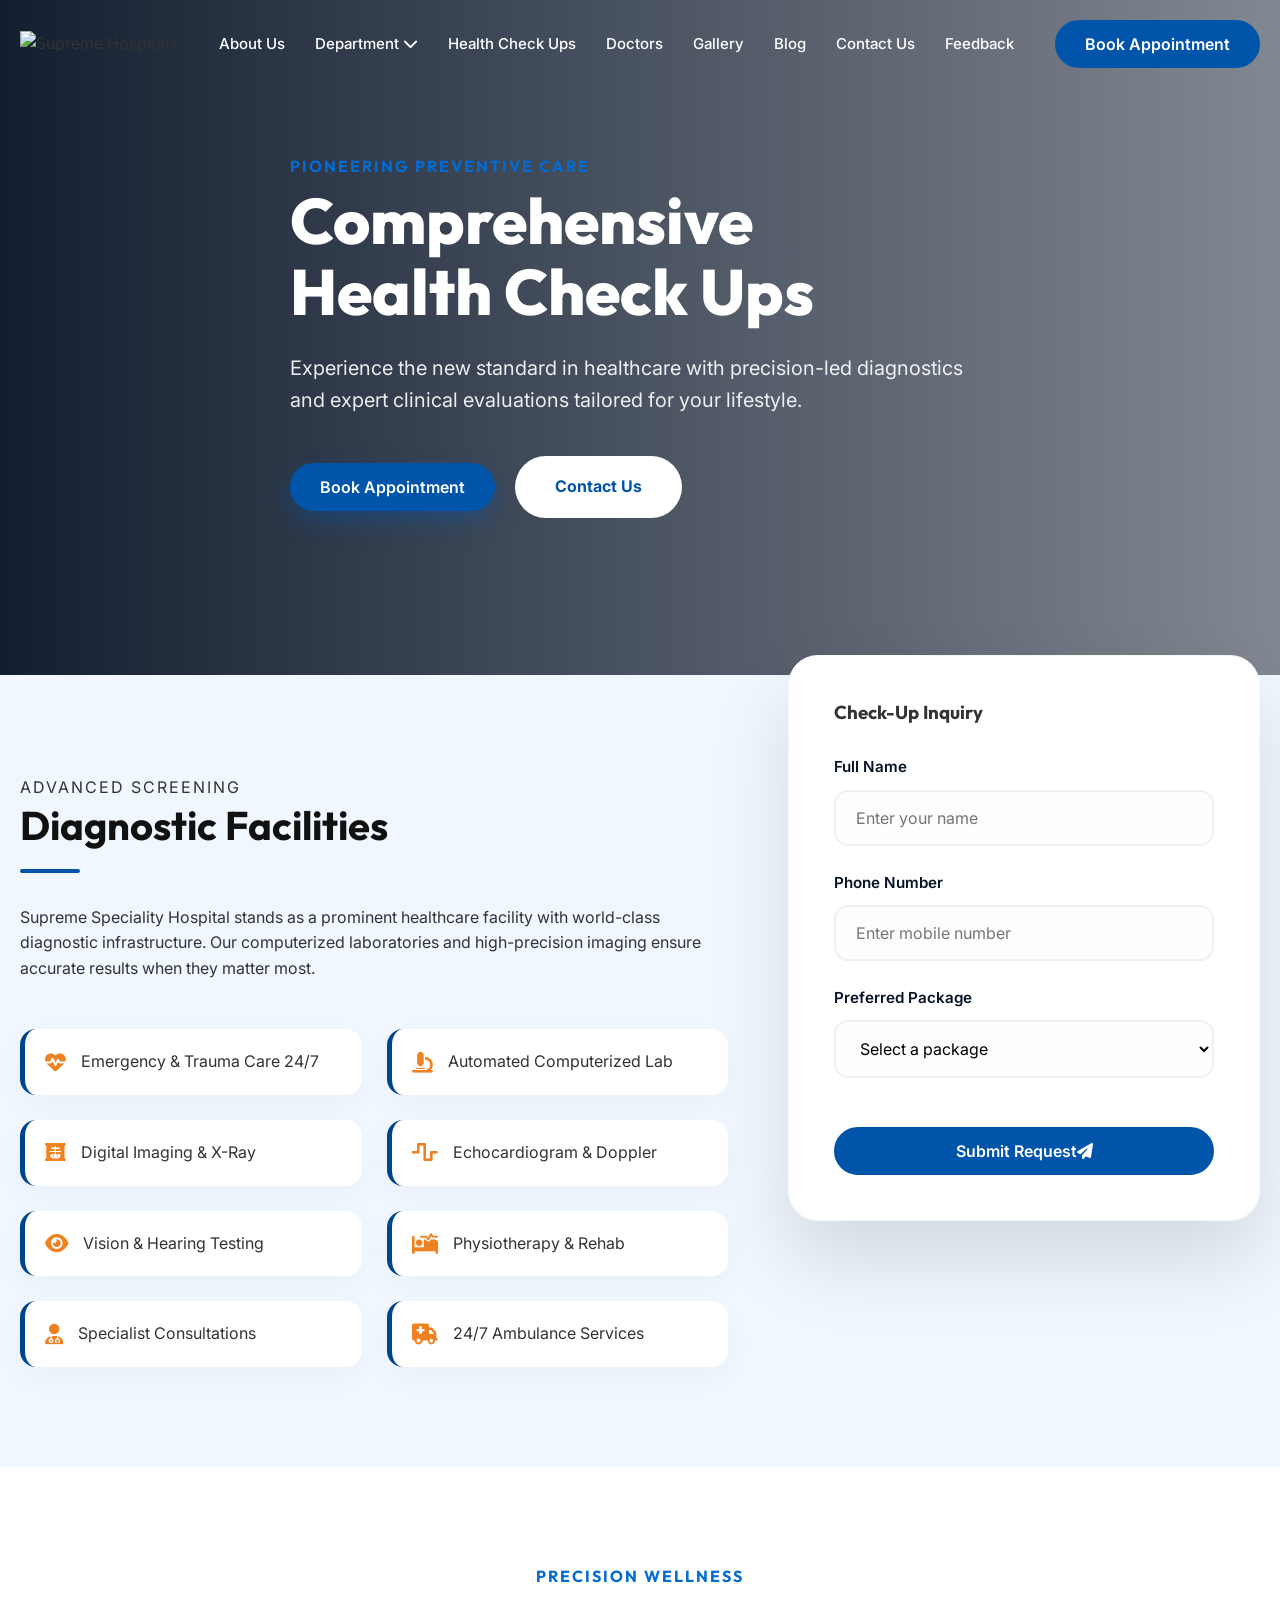
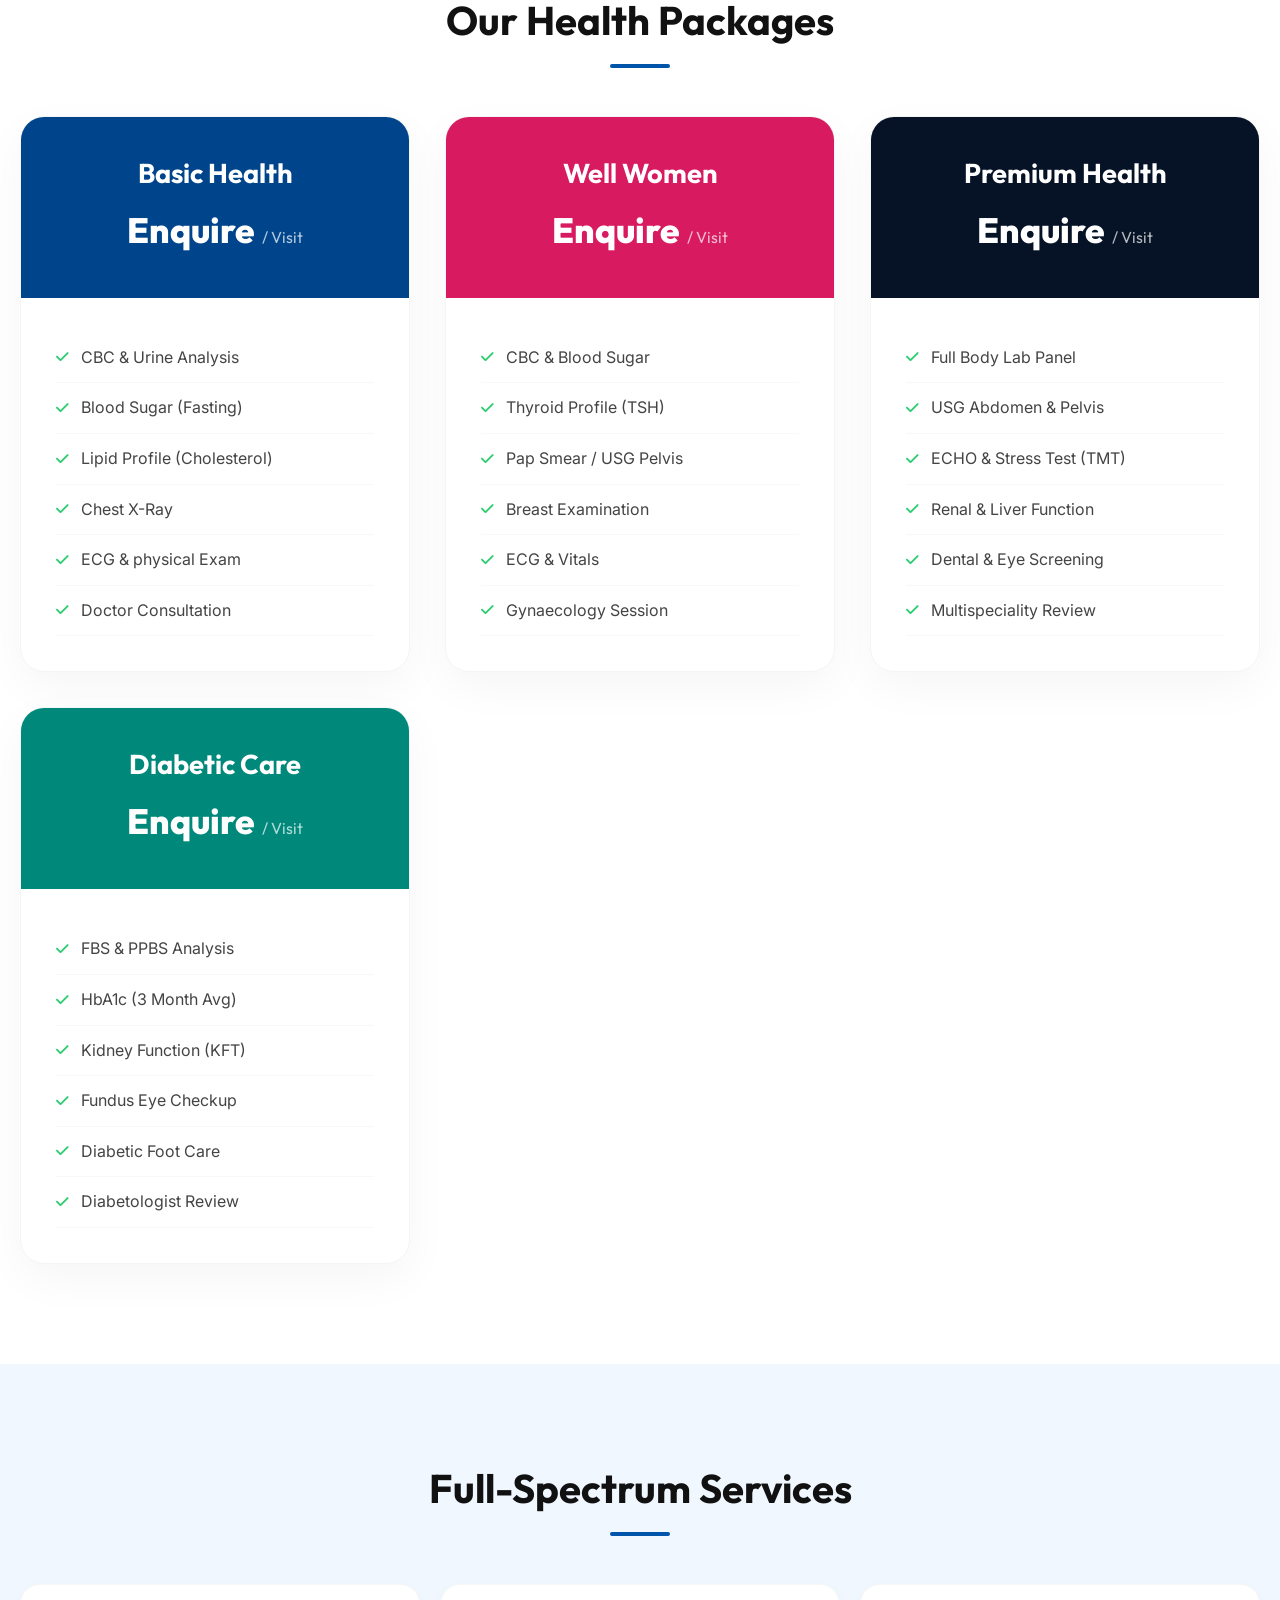
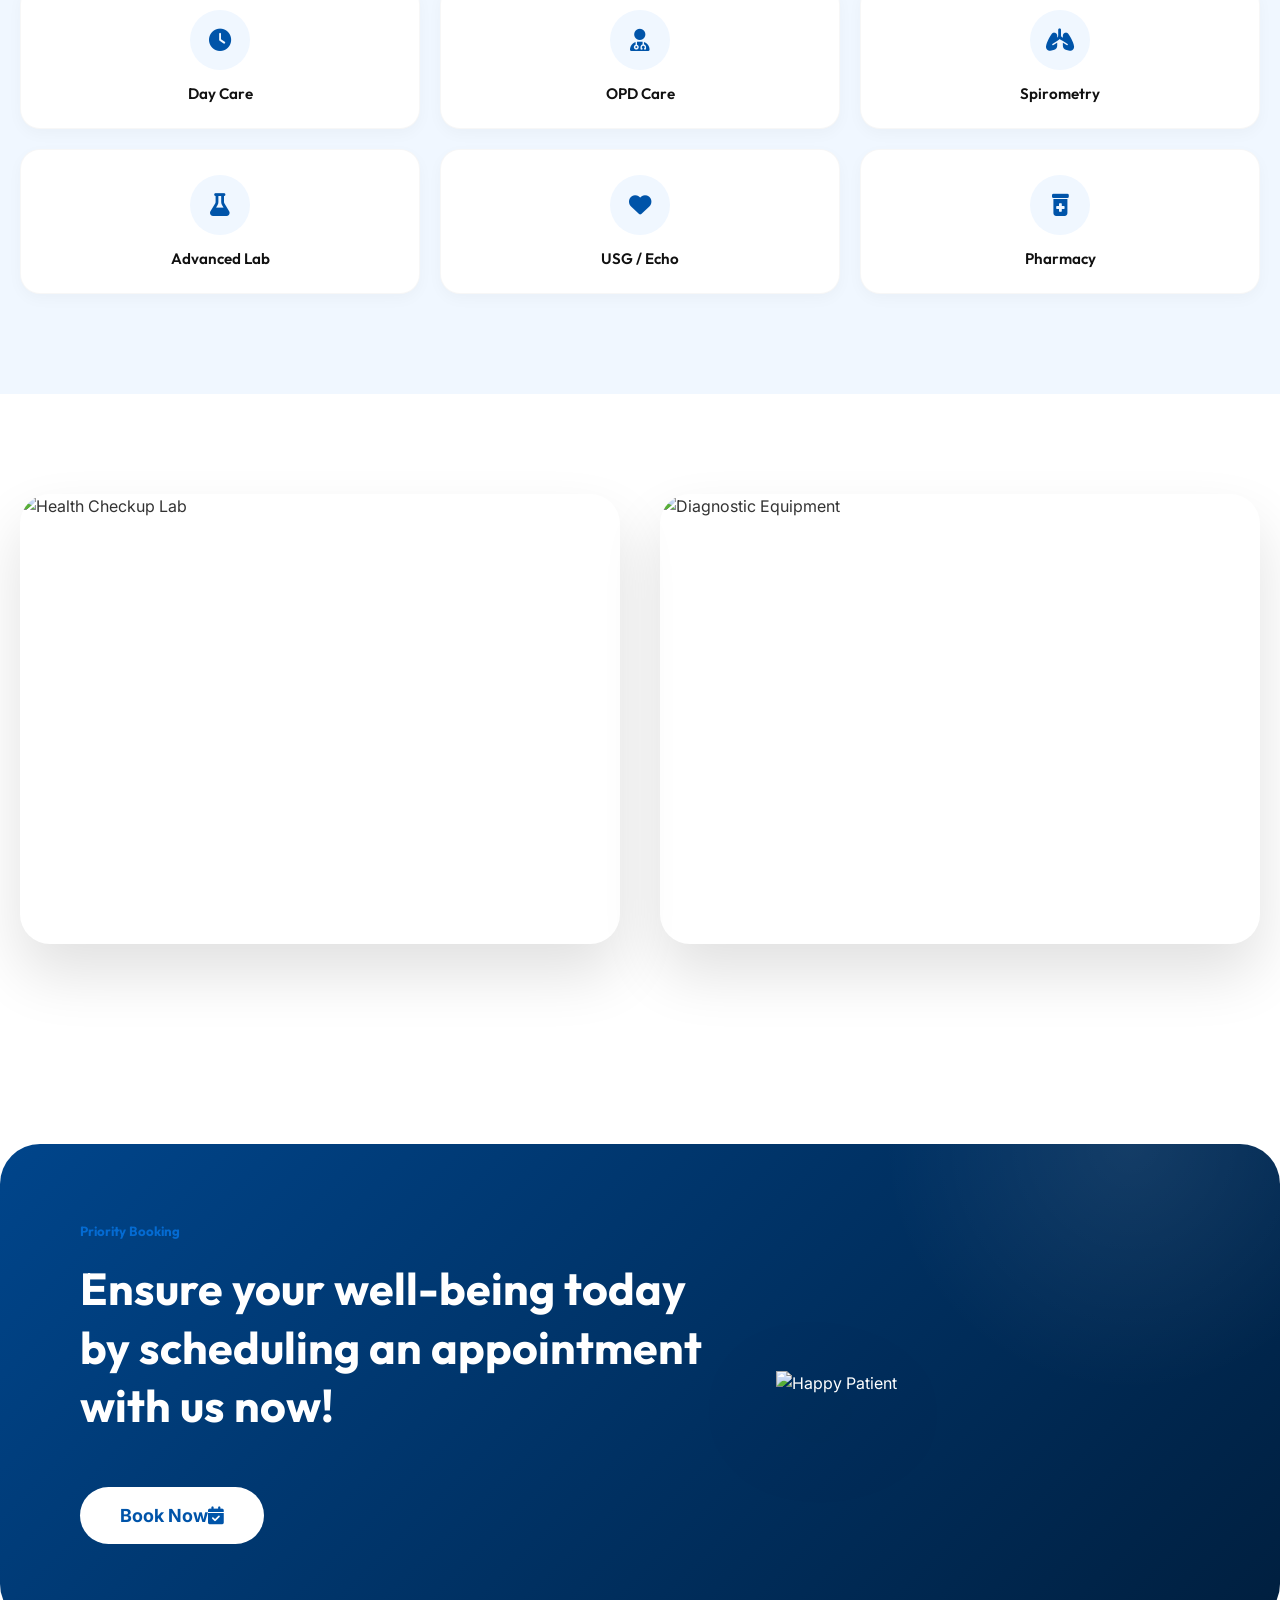
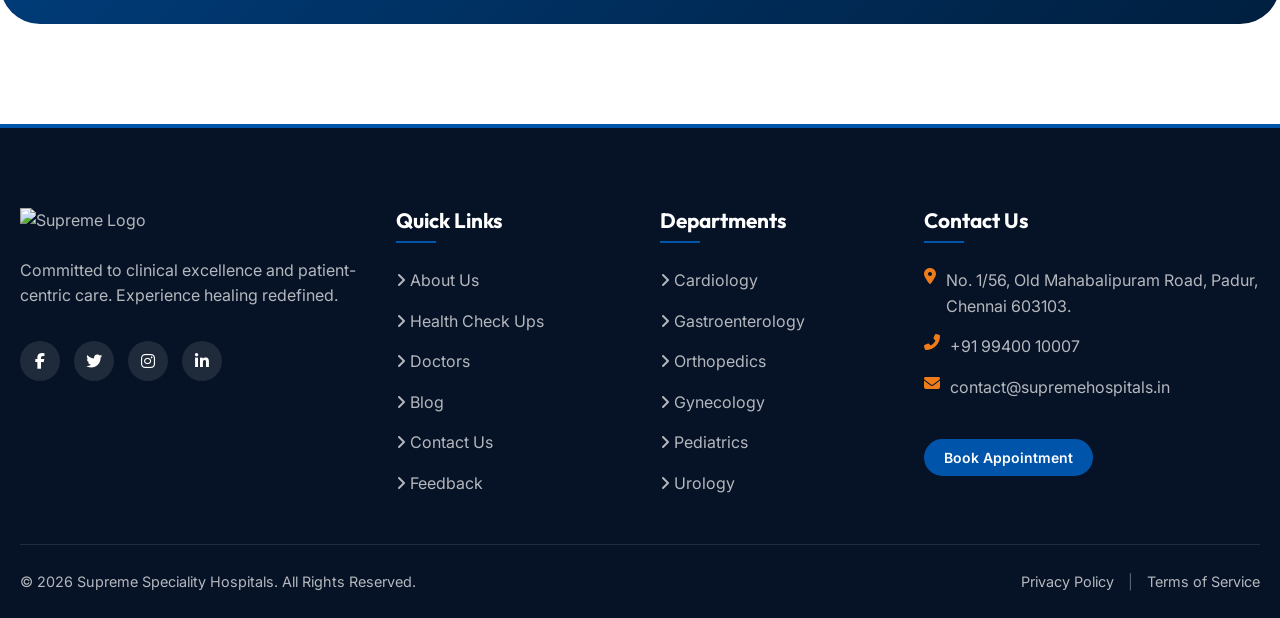
==== commit 7861ad12: "health checkup" ====
--- a/health-check-ups.html
+++ b/health-check-ups.html
@@ -40,7 +40,7 @@
                         evaluations tailored for your lifestyle.</p>
                     <div class="hero-actions stagger-1">
                         <button class="btn btn-primary btn-glow" onclick="openModal()">Book Appointment</button>
-                        <a href="#form" class="btn btn-white ml-3">Contact Us</a>
+                        <a href="#form" class="btn btn-white">Contact Us</a>
                     </div>
                 </div>
             </div>
--- a/style.css
+++ b/style.css
@@ -2142,6 +2142,36 @@
     line-height: 1.6;
 }
 
+.hero-actions {
+    display: flex;
+    gap: 20px;
+    align-items: center;
+}
+
+@media (max-width: 600px) {
+    .hc-hero-premium {
+        height: auto;
+        padding: 120px 0 80px;
+        text-align: center;
+    }
+
+    .hc-hero-content {
+        margin: 0 auto;
+    }
+
+    .hero-actions {
+        flex-direction: column;
+        width: 100%;
+        gap: 15px;
+    }
+
+    .hero-actions .btn {
+        width: 100%;
+        max-width: 280px;
+        margin: 0 auto;
+    }
+}
+
 /* SECTION 2: FACILITIES + FORM */
 .facilities-split {
     display: grid;
